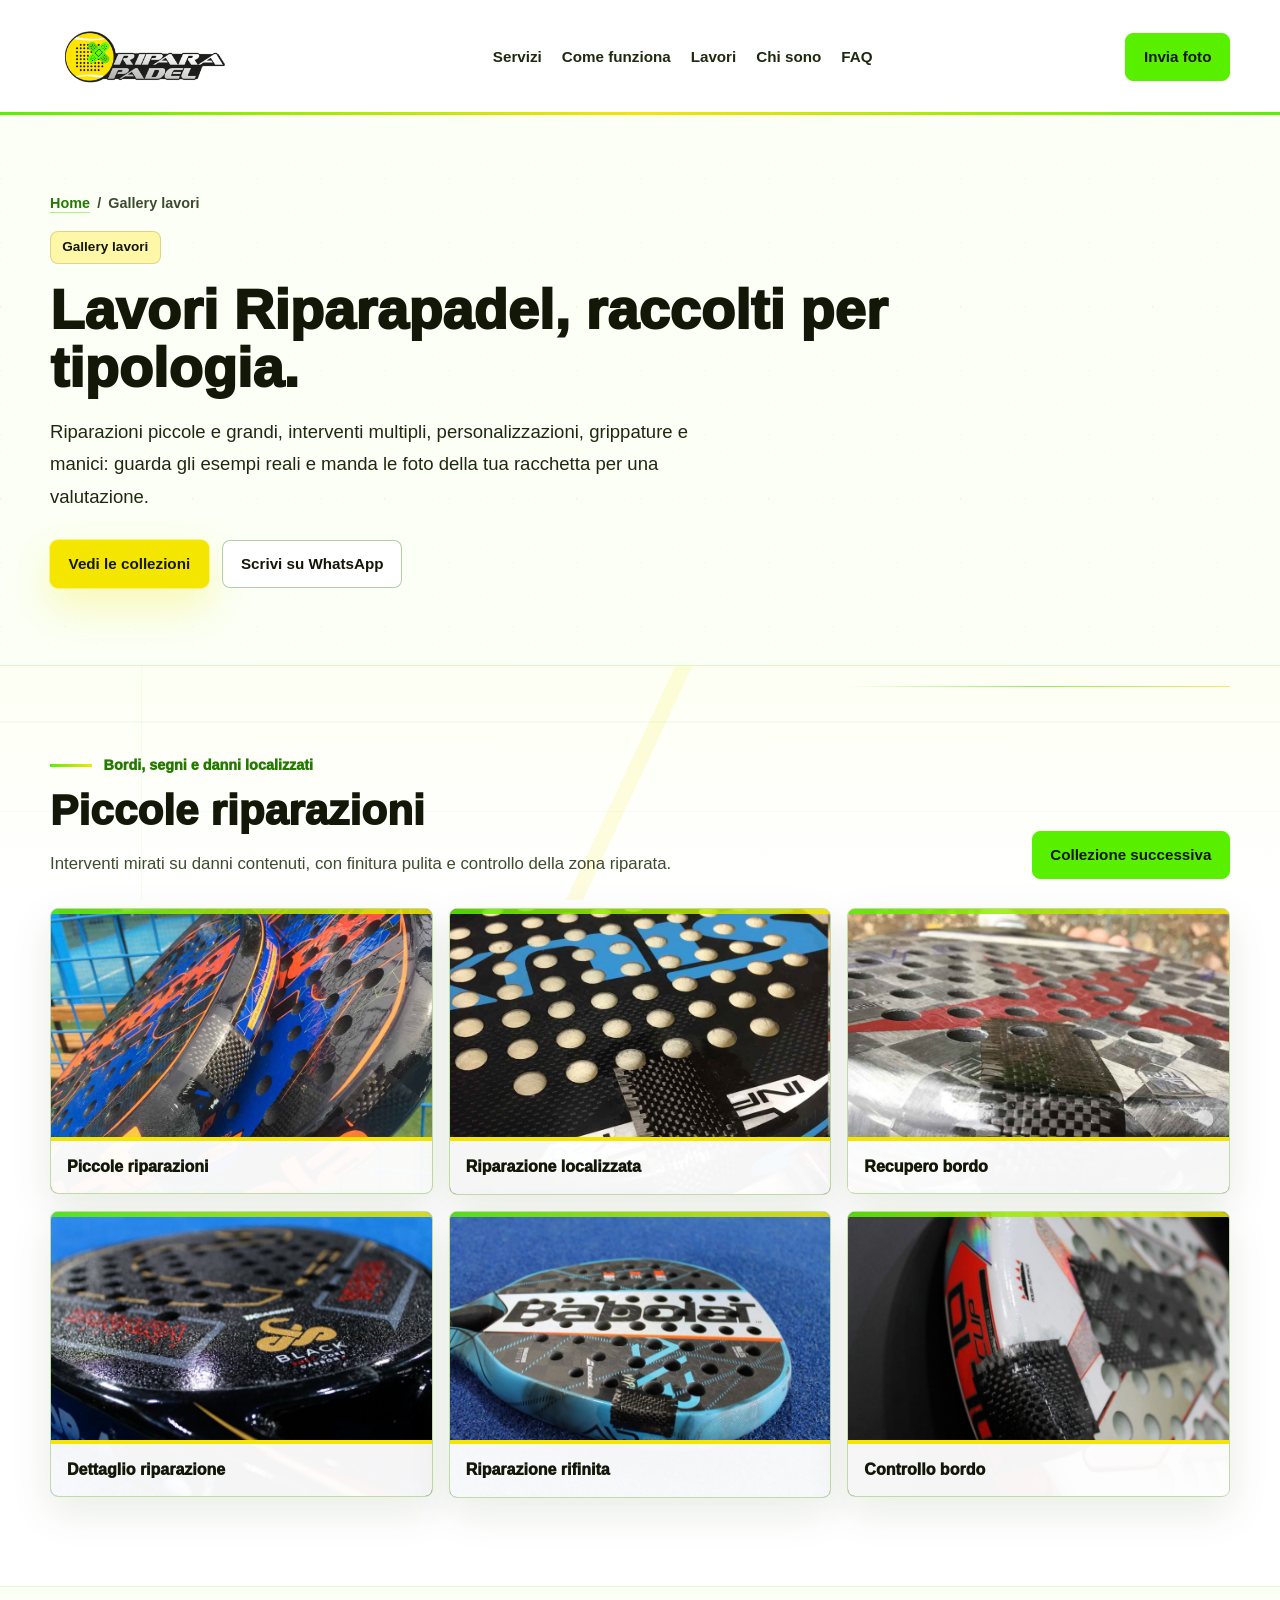
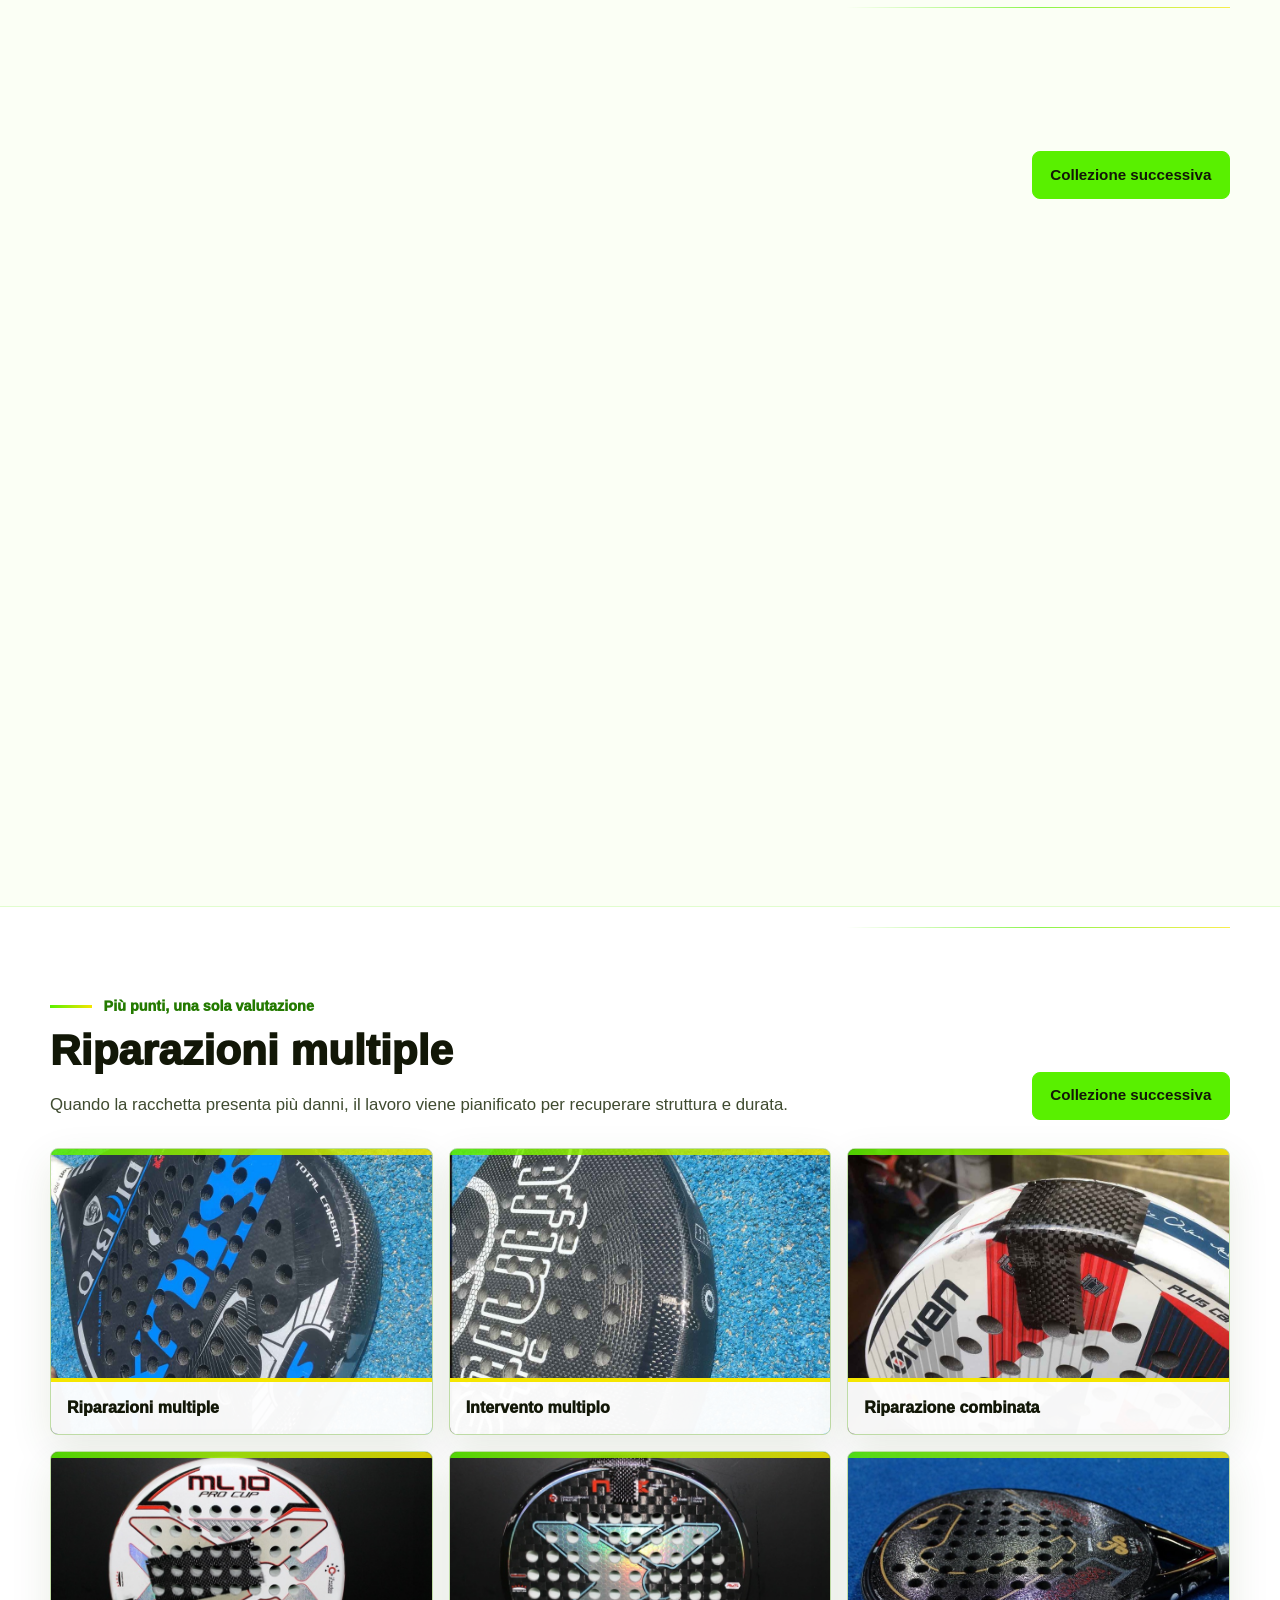
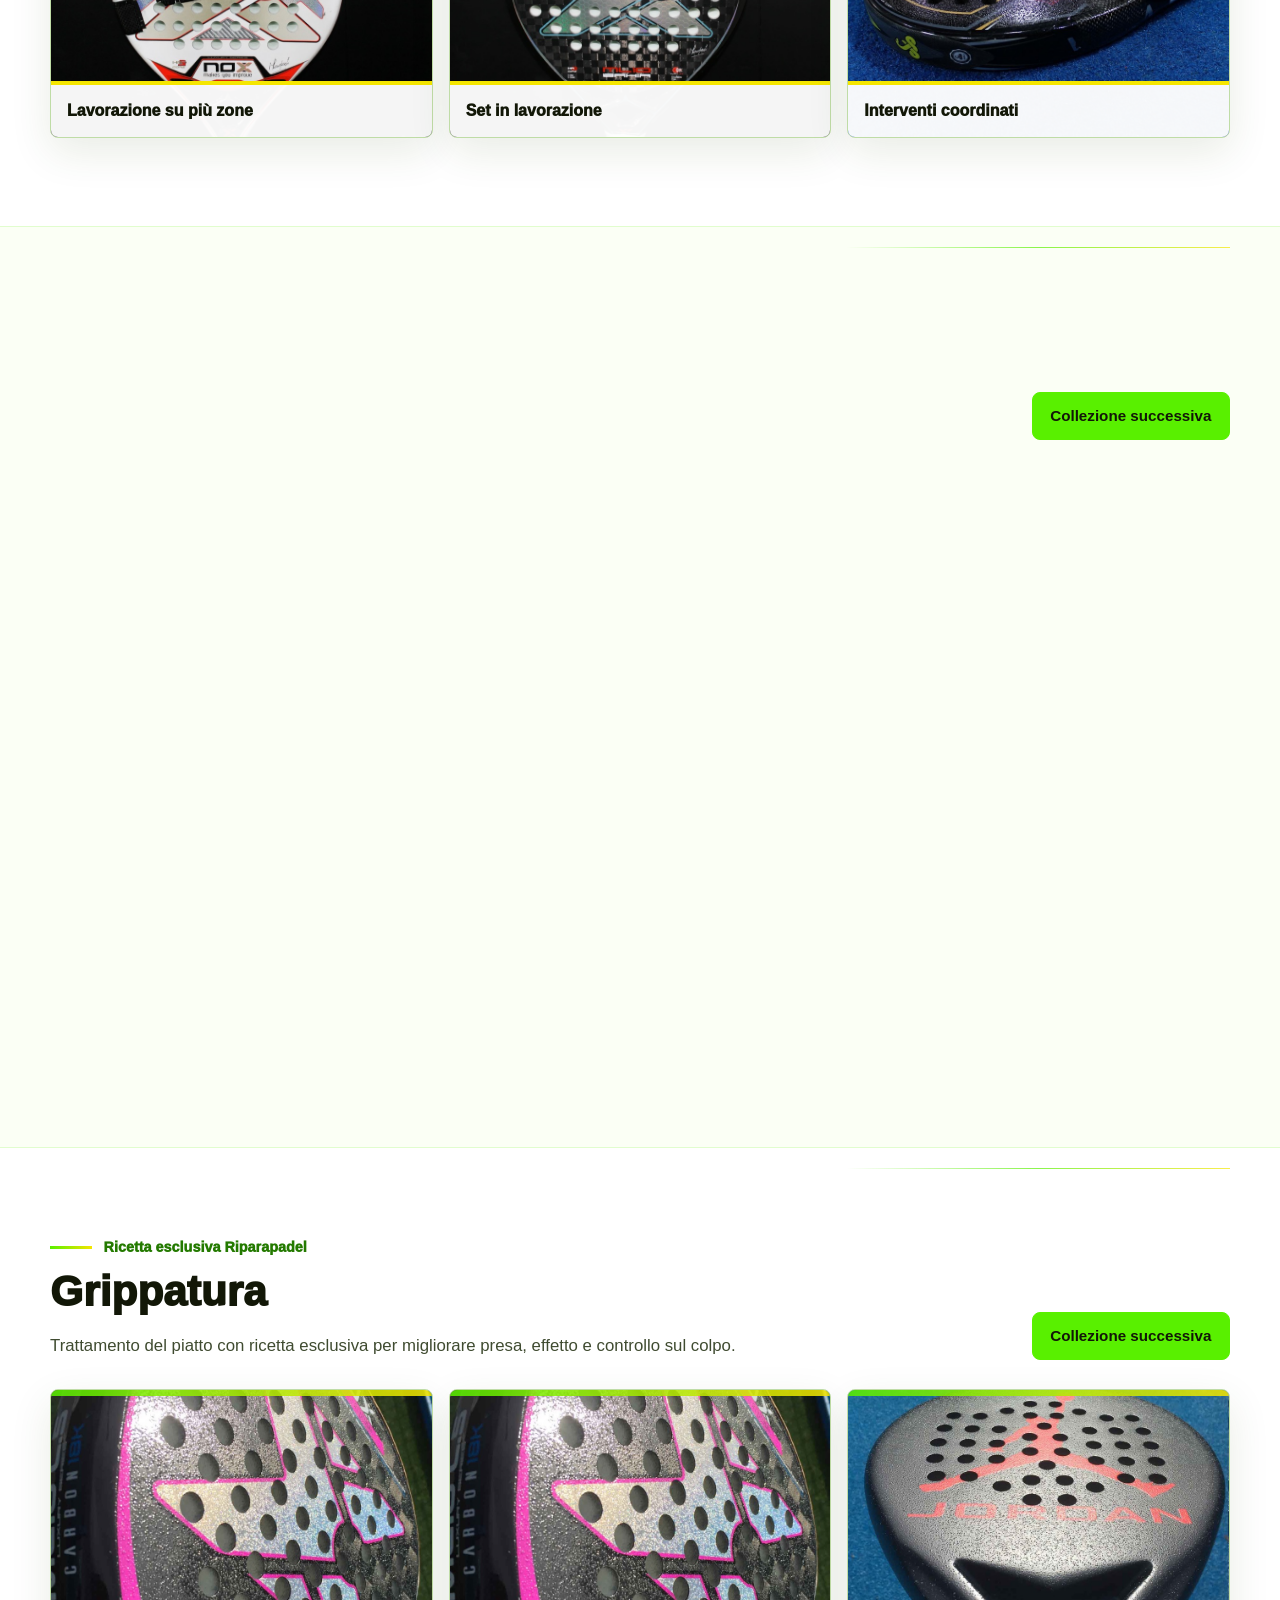
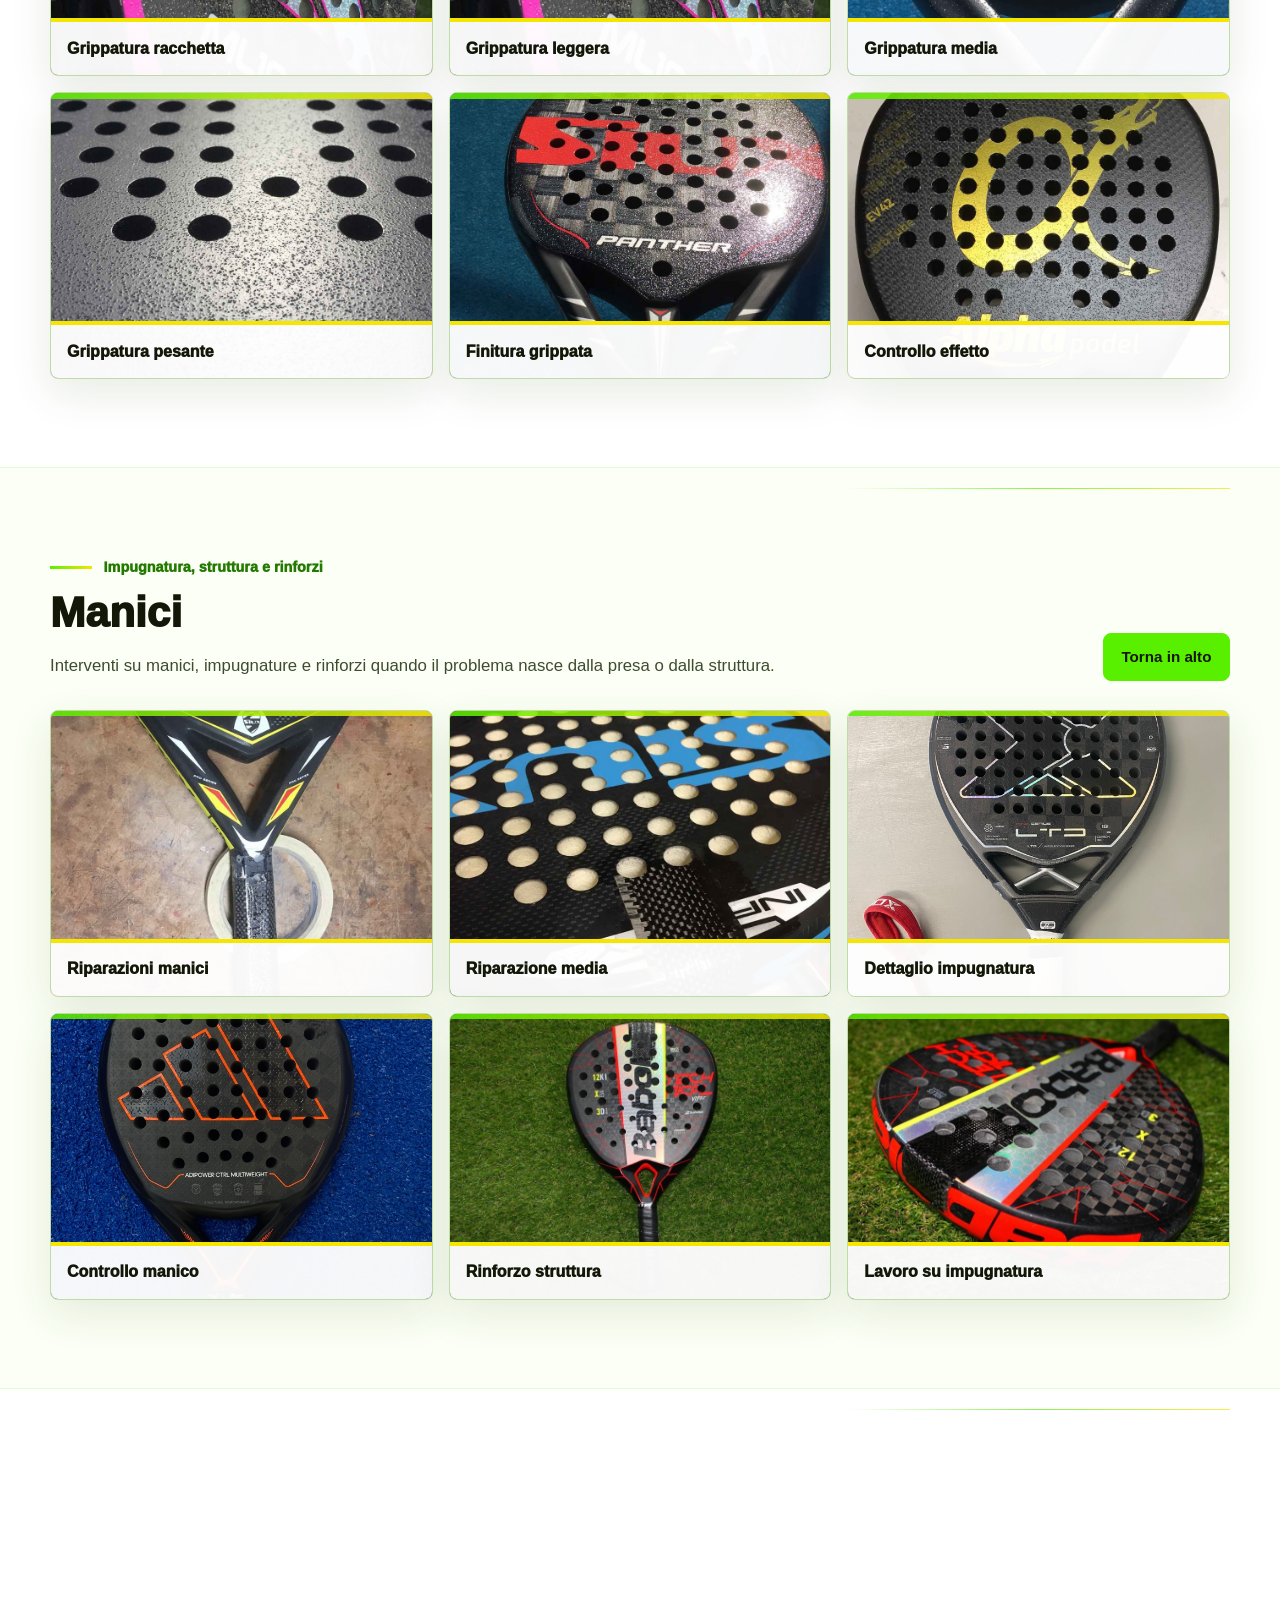
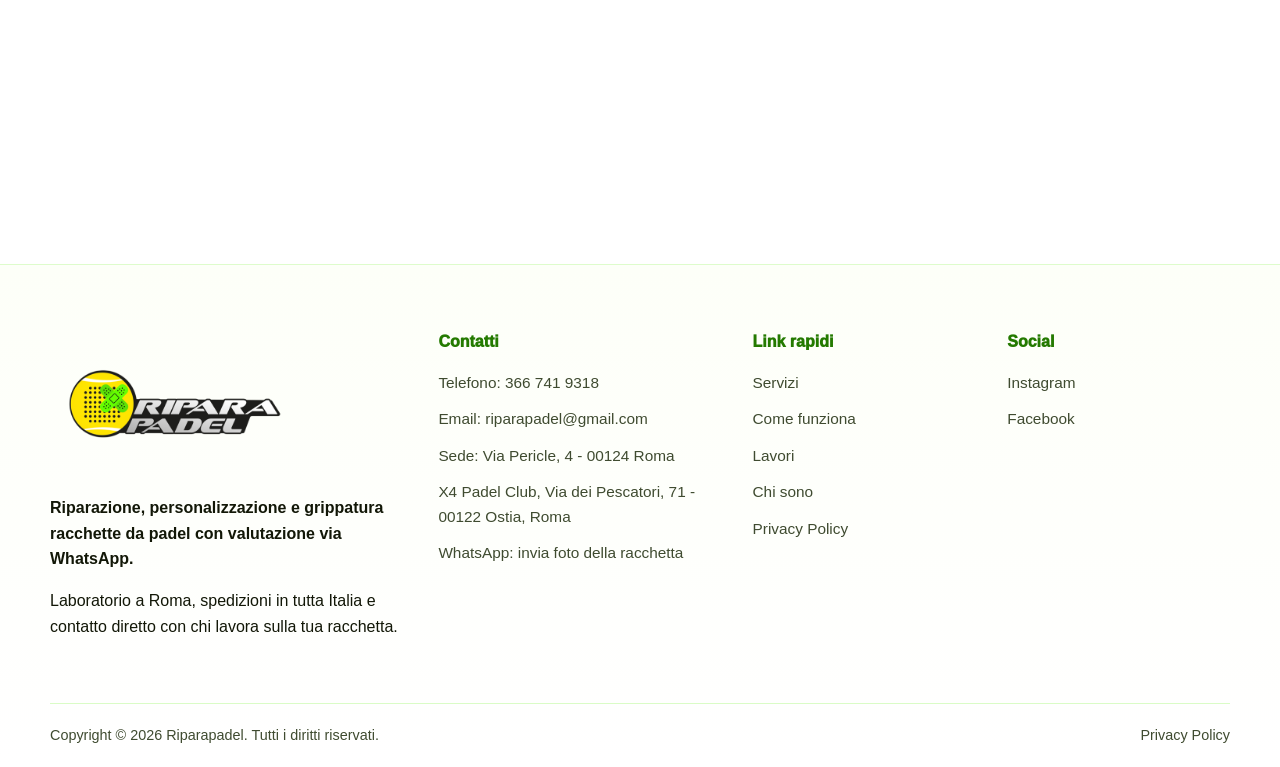
==== lavori.html @ 20074d6c "Add files via upload" ====
<!doctype html>
<html lang="it">
  <head>
    <meta charset="UTF-8" />
    <meta name="viewport" content="width=device-width, initial-scale=1.0" />
    <meta
      name="description"
      content="Gallery lavori Riparapadel: esempi reali di riparazioni racchette padel, personalizzazioni, grippatura e interventi sui manici."
    />
    <meta name="author" content="Riparapadel di Massimiliano Raybaudi Massilia" />
    <meta name="robots" content="index, follow, max-image-preview:large" />
    <meta name="theme-color" content="#ffffff" />
    <link rel="canonical" href="https://www.riparazioneracchettepadel.it/lavori.html" />
    <link rel="icon" type="image/svg+xml" href="assets/icons/favicon.svg" />
    <link rel="stylesheet" href="assets/styles/main.css" />
    <meta property="og:type" content="website" />
    <meta property="og:locale" content="it_IT" />
    <meta property="og:site_name" content="Riparapadel" />
    <meta property="og:title" content="Gallery lavori Riparapadel | Riparazioni racchette padel" />
    <meta
      property="og:description"
      content="Guarda riparazioni, personalizzazioni, grippature e interventi reali sulle racchette da padel lavorate da Riparapadel."
    />
    <meta property="og:url" content="https://www.riparazioneracchettepadel.it/lavori.html" />
    <meta property="og:image" content="https://www.riparazioneracchettepadel.it/assets/media/images/official/Riparazioni_racchette_padel_grandi.jpg" />
    <meta property="og:image:alt" content="Gallery lavori Riparapadel su racchette da padel" />
    <meta property="og:image:width" content="900" />
    <meta property="og:image:height" content="900" />
    <meta name="twitter:card" content="summary_large_image" />
    <meta name="twitter:title" content="Gallery lavori Riparapadel" />
    <meta
      name="twitter:description"
      content="Esempi reali di riparazione, personalizzazione e grippatura racchette padel."
    />
    <meta name="twitter:image" content="https://www.riparazioneracchettepadel.it/assets/media/images/official/Riparazioni_racchette_padel_grandi.jpg" />
    <title>Gallery lavori racchette padel | Riparapadel</title>
    <script type="application/ld+json">
      {
        "@context": "https://schema.org",
        "@graph": [
          {
            "@type": "CollectionPage",
            "@id": "https://www.riparazioneracchettepadel.it/lavori.html#webpage",
            "url": "https://www.riparazioneracchettepadel.it/lavori.html",
            "name": "Gallery lavori racchette padel | Riparapadel",
            "description": "Gallery lavori Riparapadel: esempi reali di riparazioni racchette padel, personalizzazioni, grippatura e interventi sui manici.",
            "inLanguage": "it-IT",
            "isPartOf": {
              "@id": "https://www.riparazioneracchettepadel.it/#website"
            },
            "about": {
              "@id": "https://www.riparazioneracchettepadel.it/#business"
            }
          },
          {
            "@type": "BreadcrumbList",
            "@id": "https://www.riparazioneracchettepadel.it/lavori.html#breadcrumb",
            "itemListElement": [
              {
                "@type": "ListItem",
                "position": 1,
                "name": "Home",
                "item": "https://www.riparazioneracchettepadel.it/"
              },
              {
                "@type": "ListItem",
                "position": 2,
                "name": "Gallery lavori",
                "item": "https://www.riparazioneracchettepadel.it/lavori.html"
              }
            ]
          }
        ]
      }
    </script>
  </head>
  <body>
    <a class="skip-link" href="#contenuto">Vai al contenuto</a>

    <header class="site-header">
      <div class="header-inner">
        <a class="logo" href="index.html" aria-label="Riparapadel home">
          <img src="assets/media/brand/riparapadel-logo-site.png" alt="Logo Riparapadel" width="640" height="385" />
        </a>
        <nav class="main-nav" id="menu" data-main-nav aria-label="Navigazione principale">
          <a href="index.html#servizi">Servizi</a>
          <a href="index.html#come-funziona">Come funziona</a>
          <a href="index.html#lavori">Lavori</a>
          <a href="index.html#chi-sono">Chi sono</a>
          <a href="index.html#faq">FAQ</a>
        </nav>
        <div class="header-actions">
          <a
            class="btn btn-secondary"
            href="https://wa.me/393667419318?text=Ciao%20Riparapadel%2C%20vorrei%20un%20preventivo%20per%20la%20mia%20racchetta%20da%20padel.%20Vi%20invio%20foto%20e%20dettagli."
            target="_blank"
            rel="noreferrer"
          >
            Invia foto
          </a>
          <button class="menu-toggle" type="button" data-menu-toggle aria-controls="menu" aria-expanded="false">
            Menu
          </button>
        </div>
      </div>
    </header>

    <main id="contenuto">
      <section class="page-hero">
        <div class="container">
          <nav class="breadcrumbs" aria-label="Breadcrumb">
            <a href="index.html">Home</a>
            <span aria-hidden="true">/</span>
            <span>Gallery lavori</span>
          </nav>
          <span class="badge">Gallery lavori</span>
          <h1>Lavori Riparapadel, raccolti per tipologia.</h1>
          <p>
            Riparazioni piccole e grandi, interventi multipli, personalizzazioni, grippature e manici:
            guarda gli esempi reali e manda le foto della tua racchetta per una valutazione.
          </p>
          <div class="section-actions">
            <a class="btn btn-primary" href="#piccole-riparazioni">Vedi le collezioni</a>
            <a
              class="btn btn-ghost"
              href="https://wa.me/393667419318?text=Ciao%20Riparapadel%2C%20vorrei%20una%20valutazione%20per%20la%20mia%20racchetta%20da%20padel.%20Posso%20inviare%20le%20foto%3F"
              target="_blank"
              rel="noreferrer"
            >
              Scrivi su WhatsApp
            </a>
          </div>
        </div>
      </section>

      <section class="section work-section" id="piccole-riparazioni">
        <div class="container">
          <div class="work-header">
            <div class="section-heading">
              <p class="eyebrow">Bordi, segni e danni localizzati</p>
              <h2 class="section-title">Piccole riparazioni</h2>
              <p class="section-copy">Interventi mirati su danni contenuti, con finitura pulita e controllo della zona riparata.</p>
            </div>
            <a class="btn btn-secondary" href="#grandi-riparazioni">Collezione successiva</a>
          </div>
          <div class="work-grid">
            <article class="card work-card"><button type="button" data-lightbox-src="assets/media/images/official/Riparazioni_racchette_padel_piccole.jpg" data-lightbox-title="Piccole riparazioni" data-lightbox-alt="Esempio ufficiale Riparapadel di piccole riparazioni su racchetta da padel"><figure><img src="assets/media/images/official/Riparazioni_racchette_padel_piccole.jpg" alt="Esempio ufficiale Riparapadel di piccole riparazioni su racchetta da padel" width="900" height="900" loading="lazy" /><figcaption>Piccole riparazioni</figcaption></figure></button></article>
            <article class="card work-card"><button type="button" data-lightbox-src="assets/media/images/official/riparazione_racchette_padel_lavori_1.jpg" data-lightbox-title="Riparazione localizzata" data-lightbox-alt="Lavoro ufficiale Riparapadel su danno localizzato della racchetta"><figure><img src="assets/media/images/official/riparazione_racchette_padel_lavori_1.jpg" alt="Lavoro ufficiale Riparapadel su danno localizzato della racchetta" width="900" height="900" loading="lazy" /><figcaption>Riparazione localizzata</figcaption></figure></button></article>
            <article class="card work-card"><button type="button" data-lightbox-src="assets/media/images/official/riparazione_racchette_padel_lavori_2.jpg" data-lightbox-title="Recupero bordo" data-lightbox-alt="Recupero del bordo di una racchetta da padel Riparapadel"><figure><img src="assets/media/images/official/riparazione_racchette_padel_lavori_2.jpg" alt="Recupero del bordo di una racchetta da padel Riparapadel" width="900" height="900" loading="lazy" /><figcaption>Recupero bordo</figcaption></figure></button></article>
            <article class="card work-card"><button type="button" data-lightbox-src="assets/media/images/official/b177597b-5412-4441-ad07-131d7bdf964f.jpg" data-lightbox-title="Dettaglio riparazione" data-lightbox-alt="Dettaglio di lavorazione Riparapadel su racchetta da padel"><figure><img src="assets/media/images/official/b177597b-5412-4441-ad07-131d7bdf964f.jpg" alt="Dettaglio di lavorazione Riparapadel su racchetta da padel" width="900" height="600" loading="lazy" /><figcaption>Dettaglio riparazione</figcaption></figure></button></article>
            <article class="card work-card"><button type="button" data-lightbox-src="assets/media/images/official/8f34616d-9382-4f47-95cb-0f5735f9436f.jpg" data-lightbox-title="Riparazione rifinita" data-lightbox-alt="Riparazione rifinita su racchetta da padel Riparapadel"><figure><img src="assets/media/images/official/8f34616d-9382-4f47-95cb-0f5735f9436f.jpg" alt="Riparazione rifinita su racchetta da padel Riparapadel" width="900" height="600" loading="lazy" /><figcaption>Riparazione rifinita</figcaption></figure></button></article>
            <article class="card work-card"><button type="button" data-lightbox-src="assets/media/images/official/5ebe00ea-de50-473b-a6cd-34fc86c53258.jpg" data-lightbox-title="Controllo bordo" data-lightbox-alt="Controllo del bordo dopo intervento Riparapadel"><figure><img src="assets/media/images/official/5ebe00ea-de50-473b-a6cd-34fc86c53258.jpg" alt="Controllo del bordo dopo intervento Riparapadel" width="900" height="600" loading="lazy" /><figcaption>Controllo bordo</figcaption></figure></button></article>
          </div>
        </div>
      </section>

      <section class="section section-alt work-section" id="grandi-riparazioni">
        <div class="container">
          <div class="work-header">
            <div class="section-heading">
              <p class="eyebrow">Telaio, piatto e danni più estesi</p>
              <h2 class="section-title">Grandi riparazioni</h2>
              <p class="section-copy">Riparazioni strutturali per racchette con danni importanti, sempre valutate prima da foto.</p>
            </div>
            <a class="btn btn-secondary" href="#riparazioni-multiple">Collezione successiva</a>
          </div>
          <div class="work-grid">
            <article class="card work-card"><button type="button" data-lightbox-src="assets/media/images/official/Riparazioni_racchette_padel_grandi.jpg" data-lightbox-title="Grandi riparazioni" data-lightbox-alt="Esempio ufficiale Riparapadel di grande riparazione su racchetta da padel"><figure><img src="assets/media/images/official/Riparazioni_racchette_padel_grandi.jpg" alt="Esempio ufficiale Riparapadel di grande riparazione su racchetta da padel" width="900" height="900" loading="lazy" /><figcaption>Grandi riparazioni</figcaption></figure></button></article>
            <article class="card work-card"><button type="button" data-lightbox-src="assets/media/images/official/riparazione_racchette_padel_lavori_3.jpg" data-lightbox-title="Ricostruzione telaio" data-lightbox-alt="Ricostruzione tecnica del telaio di una racchetta da padel"><figure><img src="assets/media/images/official/riparazione_racchette_padel_lavori_3.jpg" alt="Ricostruzione tecnica del telaio di una racchetta da padel" width="900" height="900" loading="lazy" /><figcaption>Ricostruzione telaio</figcaption></figure></button></article>
            <article class="card work-card"><button type="button" data-lightbox-src="assets/media/images/official/riparazione_racchette_padel_lavori_4.jpg" data-lightbox-title="Riparazione strutturale" data-lightbox-alt="Riparazione strutturale Riparapadel su racchetta danneggiata"><figure><img src="assets/media/images/official/riparazione_racchette_padel_lavori_4.jpg" alt="Riparazione strutturale Riparapadel su racchetta danneggiata" width="900" height="900" loading="lazy" /><figcaption>Riparazione strutturale</figcaption></figure></button></article>
            <article class="card work-card"><button type="button" data-lightbox-src="assets/media/images/official/ad9ece70-741c-4edf-b73a-c84b62bc6215.jpg" data-lightbox-title="Danno importante recuperato" data-lightbox-alt="Racchetta da padel con danno importante recuperata da Riparapadel"><figure><img src="assets/media/images/official/ad9ece70-741c-4edf-b73a-c84b62bc6215.jpg" alt="Racchetta da padel con danno importante recuperata da Riparapadel" width="900" height="600" loading="lazy" /><figcaption>Danno importante recuperato</figcaption></figure></button></article>
            <article class="card work-card"><button type="button" data-lightbox-src="assets/media/images/official/ca4c690f-306e-41b2-8af7-ee76b02bd45d.jpg" data-lightbox-title="Recupero avanzato" data-lightbox-alt="Recupero avanzato su racchetta da padel danneggiata"><figure><img src="assets/media/images/official/ca4c690f-306e-41b2-8af7-ee76b02bd45d.jpg" alt="Recupero avanzato su racchetta da padel danneggiata" width="900" height="600" loading="lazy" /><figcaption>Recupero avanzato</figcaption></figure></button></article>
            <article class="card work-card"><button type="button" data-lightbox-src="assets/media/images/official/7d0b11f3-67a9-4bad-9571-d5fde8f9dae9.jpg" data-lightbox-title="Dettaglio verticale" data-lightbox-alt="Dettaglio verticale di una lavorazione tecnica Riparapadel"><figure><img src="assets/media/images/official/7d0b11f3-67a9-4bad-9571-d5fde8f9dae9.jpg" alt="Dettaglio verticale di una lavorazione tecnica Riparapadel" width="675" height="900" loading="lazy" /><figcaption>Dettaglio verticale</figcaption></figure></button></article>
          </div>
        </div>
      </section>

      <section class="section work-section" id="riparazioni-multiple">
        <div class="container">
          <div class="work-header">
            <div class="section-heading">
              <p class="eyebrow">Più punti, una sola valutazione</p>
              <h2 class="section-title">Riparazioni multiple</h2>
              <p class="section-copy">Quando la racchetta presenta più danni, il lavoro viene pianificato per recuperare struttura e durata.</p>
            </div>
            <a class="btn btn-secondary" href="#personalizzazioni">Collezione successiva</a>
          </div>
          <div class="work-grid">
            <article class="card work-card"><button type="button" data-lightbox-src="assets/media/images/official/Riparazioni_multiple_racchette_padel.jpg" data-lightbox-title="Riparazioni multiple" data-lightbox-alt="Esempio ufficiale Riparapadel di riparazioni multiple su racchetta da padel"><figure><img src="assets/media/images/official/Riparazioni_multiple_racchette_padel.jpg" alt="Esempio ufficiale Riparapadel di riparazioni multiple su racchetta da padel" width="900" height="900" loading="lazy" /><figcaption>Riparazioni multiple</figcaption></figure></button></article>
            <article class="card work-card"><button type="button" data-lightbox-src="assets/media/images/official/riparazione_racchette_padel_lavori_5.jpg" data-lightbox-title="Intervento multiplo" data-lightbox-alt="Intervento multiplo su racchetta da padel Riparapadel"><figure><img src="assets/media/images/official/riparazione_racchette_padel_lavori_5.jpg" alt="Intervento multiplo su racchetta da padel Riparapadel" width="900" height="900" loading="lazy" /><figcaption>Intervento multiplo</figcaption></figure></button></article>
            <article class="card work-card"><button type="button" data-lightbox-src="assets/media/images/official/riparazione_racchette_padel_lavori_6.jpg" data-lightbox-title="Riparazione combinata" data-lightbox-alt="Riparazione combinata su telaio e bordo della racchetta"><figure><img src="assets/media/images/official/riparazione_racchette_padel_lavori_6.jpg" alt="Riparazione combinata su telaio e bordo della racchetta" width="900" height="900" loading="lazy" /><figcaption>Riparazione combinata</figcaption></figure></button></article>
            <article class="card work-card"><button type="button" data-lightbox-src="assets/media/images/official/e7356a77-3bb5-4565-acc6-f00c75a3e38b.jpg" data-lightbox-title="Lavorazione su più zone" data-lightbox-alt="Lavorazione Riparapadel su più zone della racchetta"><figure><img src="assets/media/images/official/e7356a77-3bb5-4565-acc6-f00c75a3e38b.jpg" alt="Lavorazione Riparapadel su più zone della racchetta" width="900" height="600" loading="lazy" /><figcaption>Lavorazione su più zone</figcaption></figure></button></article>
            <article class="card work-card"><button type="button" data-lightbox-src="assets/media/images/official/1aadb71d-2f82-44e2-b800-809073dc9930.jpg" data-lightbox-title="Set in lavorazione" data-lightbox-alt="Racchette da padel in lavorazione presso Riparapadel"><figure><img src="assets/media/images/official/1aadb71d-2f82-44e2-b800-809073dc9930.jpg" alt="Racchette da padel in lavorazione presso Riparapadel" width="900" height="600" loading="lazy" /><figcaption>Set in lavorazione</figcaption></figure></button></article>
            <article class="card work-card"><button type="button" data-lightbox-src="assets/media/images/official/6192ff1b-395c-4ec9-b601-ffbbb9b9e4d8.jpg" data-lightbox-title="Interventi coordinati" data-lightbox-alt="Interventi coordinati su più racchette da padel"><figure><img src="assets/media/images/official/6192ff1b-395c-4ec9-b601-ffbbb9b9e4d8.jpg" alt="Interventi coordinati su più racchette da padel" width="900" height="602" loading="lazy" /><figcaption>Interventi coordinati</figcaption></figure></button></article>
          </div>
        </div>
      </section>

      <section class="section section-alt work-section" id="personalizzazioni">
        <div class="container">
          <div class="work-header">
            <div class="section-heading">
              <p class="eyebrow">Grafica, colore e identità</p>
              <h2 class="section-title">Personalizzazioni</h2>
              <p class="section-copy">Colori, scritte, finiture e dettagli su misura per una racchetta riconoscibile e curata.</p>
            </div>
            <a class="btn btn-secondary" href="#grippatura">Collezione successiva</a>
          </div>
          <div class="work-grid">
            <article class="card work-card"><button type="button" data-lightbox-src="assets/media/images/official/Personalizzazione_racchette_padel-1.jpg" data-lightbox-title="Personalizzazione racchetta" data-lightbox-alt="Esempio ufficiale Riparapadel di personalizzazione racchetta da padel"><figure><img src="assets/media/images/official/Personalizzazione_racchette_padel-1.jpg" alt="Esempio ufficiale Riparapadel di personalizzazione racchetta da padel" width="900" height="900" loading="lazy" /><figcaption>Personalizzazione racchetta</figcaption></figure></button></article>
            <article class="card work-card"><button type="button" data-lightbox-src="assets/media/images/official/personalizzazione_racchette_padel_lavori_1.jpg" data-lightbox-title="Vinile monocolore" data-lightbox-alt="Personalizzazione con vinile monocolore su racchetta da padel"><figure><img src="assets/media/images/official/personalizzazione_racchette_padel_lavori_1.jpg" alt="Personalizzazione con vinile monocolore su racchetta da padel" width="900" height="900" loading="lazy" /><figcaption>Vinile monocolore</figcaption></figure></button></article>
            <article class="card work-card"><button type="button" data-lightbox-src="assets/media/images/official/personalizzazione_racchette_padel_lavori_2.jpg" data-lightbox-title="Cubicatura" data-lightbox-alt="Personalizzazione con cubicatura su racchetta da padel"><figure><img src="assets/media/images/official/personalizzazione_racchette_padel_lavori_2.jpg" alt="Personalizzazione con cubicatura su racchetta da padel" width="900" height="900" loading="lazy" /><figcaption>Cubicatura</figcaption></figure></button></article>
            <article class="card work-card"><button type="button" data-lightbox-src="assets/media/images/official/personalizzazione_racchette_padel_lavori_8.jpg" data-lightbox-title="Stampa digitale UV" data-lightbox-alt="Personalizzazione con stampa digitale UV su racchetta da padel"><figure><img src="assets/media/images/official/personalizzazione_racchette_padel_lavori_8.jpg" alt="Personalizzazione con stampa digitale UV su racchetta da padel" width="900" height="900" loading="lazy" /><figcaption>Stampa digitale UV</figcaption></figure></button></article>
            <article class="card work-card"><button type="button" data-lightbox-src="assets/media/images/official/personalizzazione_racchette_padel_lavori_15.jpg" data-lightbox-title="Decalcomania ad acqua" data-lightbox-alt="Personalizzazione con decalcomania ad acqua su racchetta da padel"><figure><img src="assets/media/images/official/personalizzazione_racchette_padel_lavori_15.jpg" alt="Personalizzazione con decalcomania ad acqua su racchetta da padel" width="900" height="900" loading="lazy" /><figcaption>Decalcomania ad acqua</figcaption></figure></button></article>
            <article class="card work-card"><button type="button" data-lightbox-src="assets/media/images/official/personalizzazione_racchette_padel_lavori_10.jpg" data-lightbox-title="Dettaglio grafico" data-lightbox-alt="Dettaglio grafico personalizzato su racchetta da padel"><figure><img src="assets/media/images/official/personalizzazione_racchette_padel_lavori_10.jpg" alt="Dettaglio grafico personalizzato su racchetta da padel" width="900" height="900" loading="lazy" /><figcaption>Dettaglio grafico</figcaption></figure></button></article>
          </div>
        </div>
      </section>

      <section class="section work-section" id="grippatura">
        <div class="container">
          <div class="work-header">
            <div class="section-heading">
              <p class="eyebrow">Ricetta esclusiva Riparapadel</p>
              <h2 class="section-title">Grippatura</h2>
              <p class="section-copy">Trattamento del piatto con ricetta esclusiva per migliorare presa, effetto e controllo sul colpo.</p>
            </div>
            <a class="btn btn-secondary" href="#manici">Collezione successiva</a>
          </div>
          <div class="work-grid">
            <article class="card work-card"><button type="button" data-lightbox-src="assets/media/images/official/Grippatura.jpg" data-lightbox-title="Grippatura racchetta" data-lightbox-alt="Esempio ufficiale Riparapadel di grippatura racchetta da padel"><figure><img src="assets/media/images/official/Grippatura.jpg" alt="Esempio ufficiale Riparapadel di grippatura racchetta da padel" width="900" height="900" loading="lazy" /><figcaption>Grippatura racchetta</figcaption></figure></button></article>
            <article class="card work-card"><button type="button" data-lightbox-src="assets/media/images/official/grippatura_racchette_padel.jpg" data-lightbox-title="Grippatura leggera" data-lightbox-alt="Grippatura tecnica su piatto racchetta da padel"><figure><img src="assets/media/images/official/grippatura_racchette_padel.jpg" alt="Grippatura tecnica su piatto racchetta da padel" width="900" height="900" loading="lazy" /><figcaption>Grippatura leggera</figcaption></figure></button></article>
            <article class="card work-card"><button type="button" data-lightbox-src="assets/media/images/official/grippatura_racchette_padel_2.jpg" data-lightbox-title="Grippatura media" data-lightbox-alt="Dettaglio di grippatura media su racchetta da padel"><figure><img src="assets/media/images/official/grippatura_racchette_padel_2.jpg" alt="Dettaglio di grippatura media su racchetta da padel" width="900" height="900" loading="lazy" /><figcaption>Grippatura media</figcaption></figure></button></article>
            <article class="card work-card"><button type="button" data-lightbox-src="assets/media/images/official/grippatura_racchette_padel_3.jpg" data-lightbox-title="Grippatura pesante" data-lightbox-alt="Dettaglio di grippatura più marcata su racchetta da padel"><figure><img src="assets/media/images/official/grippatura_racchette_padel_3.jpg" alt="Dettaglio di grippatura più marcata su racchetta da padel" width="900" height="900" loading="lazy" /><figcaption>Grippatura pesante</figcaption></figure></button></article>
            <article class="card work-card"><button type="button" data-lightbox-src="assets/media/images/official/grippatura_racchette_padel_4.jpg" data-lightbox-title="Finitura grippata" data-lightbox-alt="Finitura grippata su racchetta da padel Riparapadel"><figure><img src="assets/media/images/official/grippatura_racchette_padel_4.jpg" alt="Finitura grippata su racchetta da padel Riparapadel" width="900" height="900" loading="lazy" /><figcaption>Finitura grippata</figcaption></figure></button></article>
            <article class="card work-card"><button type="button" data-lightbox-src="assets/media/images/official/grippatura_racchette_padel_5.jpg" data-lightbox-title="Controllo effetto" data-lightbox-alt="Trattamento di grippatura per migliorare effetto e controllo"><figure><img src="assets/media/images/official/grippatura_racchette_padel_5.jpg" alt="Trattamento di grippatura per migliorare effetto e controllo" width="900" height="900" loading="lazy" /><figcaption>Controllo effetto</figcaption></figure></button></article>
          </div>
        </div>
      </section>

      <section class="section section-alt work-section" id="manici">
        <div class="container">
          <div class="work-header">
            <div class="section-heading">
              <p class="eyebrow">Impugnatura, struttura e rinforzi</p>
              <h2 class="section-title">Manici</h2>
              <p class="section-copy">Interventi su manici, impugnature e rinforzi quando il problema nasce dalla presa o dalla struttura.</p>
            </div>
            <a class="btn btn-secondary" href="#contenuto">Torna in alto</a>
          </div>
          <div class="work-grid">
            <article class="card work-card"><button type="button" data-lightbox-src="assets/media/images/official/Riparazioni_manici_racchette_padel.jpg" data-lightbox-title="Riparazioni manici" data-lightbox-alt="Esempio ufficiale Riparapadel di riparazione manici racchette da padel"><figure><img src="assets/media/images/official/Riparazioni_manici_racchette_padel.jpg" alt="Esempio ufficiale Riparapadel di riparazione manici racchette da padel" width="900" height="900" loading="lazy" /><figcaption>Riparazioni manici</figcaption></figure></button></article>
            <article class="card work-card"><button type="button" data-lightbox-src="assets/media/images/official/Riparazioni_racchette_padel_medie.jpg" data-lightbox-title="Riparazione media" data-lightbox-alt="Riparazione media su racchetta da padel con controllo della struttura"><figure><img src="assets/media/images/official/Riparazioni_racchette_padel_medie.jpg" alt="Riparazione media su racchetta da padel con controllo della struttura" width="900" height="900" loading="lazy" /><figcaption>Riparazione media</figcaption></figure></button></article>
            <article class="card work-card"><button type="button" data-lightbox-src="assets/media/images/official/06f5a8e5-715d-441f-9d08-2ffccf51e885.jpg" data-lightbox-title="Dettaglio impugnatura" data-lightbox-alt="Dettaglio verticale di lavorazione su racchetta da padel"><figure><img src="assets/media/images/official/06f5a8e5-715d-441f-9d08-2ffccf51e885.jpg" alt="Dettaglio verticale di lavorazione su racchetta da padel" width="675" height="900" loading="lazy" /><figcaption>Dettaglio impugnatura</figcaption></figure></button></article>
            <article class="card work-card"><button type="button" data-lightbox-src="assets/media/images/official/101cea3f-cdec-48b2-b2db-a93d6e8ecd8c.jpg" data-lightbox-title="Controllo manico" data-lightbox-alt="Dettaglio tecnico su manico e struttura della racchetta"><figure><img src="assets/media/images/official/101cea3f-cdec-48b2-b2db-a93d6e8ecd8c.jpg" alt="Dettaglio tecnico su manico e struttura della racchetta" width="675" height="900" loading="lazy" /><figcaption>Controllo manico</figcaption></figure></button></article>
            <article class="card work-card"><button type="button" data-lightbox-src="assets/media/images/official/24e5779a-53e8-4d31-9d70-05757bba69db.jpg" data-lightbox-title="Rinforzo struttura" data-lightbox-alt="Rinforzo tecnico su struttura e impugnatura della racchetta"><figure><img src="assets/media/images/official/24e5779a-53e8-4d31-9d70-05757bba69db.jpg" alt="Rinforzo tecnico su struttura e impugnatura della racchetta" width="900" height="603" loading="lazy" /><figcaption>Rinforzo struttura</figcaption></figure></button></article>
            <article class="card work-card"><button type="button" data-lightbox-src="assets/media/images/official/bd86ffb1-3b32-4963-945d-6e0809302f58.jpg" data-lightbox-title="Lavoro su impugnatura" data-lightbox-alt="Lavoro tecnico su impugnatura di racchetta da padel"><figure><img src="assets/media/images/official/bd86ffb1-3b32-4963-945d-6e0809302f58.jpg" alt="Lavoro tecnico su impugnatura di racchetta da padel" width="900" height="600" loading="lazy" /><figcaption>Lavoro su impugnatura</figcaption></figure></button></article>
          </div>
        </div>
      </section>

      <section class="section">
        <div class="container final-cta">
          <p class="badge">Preventivo via WhatsApp</p>
          <h2>Hai una racchetta simile?</h2>
          <p>Invia fronte, retro, bordo e dettaglio del danno: ti rispondiamo con una valutazione diretta.</p>
          <a
            class="btn"
            href="https://wa.me/393667419318?text=Ciao%20Riparapadel%2C%20vorrei%20un%20preventivo%20per%20la%20mia%20racchetta%20da%20padel.%20Vi%20invio%20foto%20e%20dettagli."
            target="_blank"
            rel="noreferrer"
          >
            Invia foto su WhatsApp
          </a>
        </div>
      </section>
    </main>

    <footer class="site-footer">
      <div class="container">
        <div class="footer-grid">
          <div>
            <img class="footer-logo" src="assets/media/brand/riparapadel-logo-site.png" alt="Logo Riparapadel" width="640" height="385" loading="lazy" />
            <p><strong>Riparazione, personalizzazione e grippatura racchette da padel con valutazione via WhatsApp.</strong></p>
            <p>Laboratorio a Roma, spedizioni in tutta Italia e contatto diretto con chi lavora sulla tua racchetta.</p>
          </div>
          <div>
            <p class="footer-title">Contatti</p>
            <div class="contact-list">
              <a href="tel:+393667419318">Telefono: 366 741 9318</a>
              <a href="mailto:riparapadel@gmail.com">Email: riparapadel@gmail.com</a>
              <span>Sede: Via Pericle, 4 - 00124 Roma</span>
              <span>X4 Padel Club, Via dei Pescatori, 71 - 00122 Ostia, Roma</span>
              <a href="https://wa.me/393667419318" target="_blank" rel="noreferrer">WhatsApp: invia foto della racchetta</a>
            </div>
          </div>
          <div>
            <p class="footer-title">Link rapidi</p>
            <div class="footer-links">
              <a href="index.html#servizi">Servizi</a>
              <a href="index.html#come-funziona">Come funziona</a>
              <a href="index.html#lavori">Lavori</a>
              <a href="index.html#chi-sono">Chi sono</a>
              <a href="privacy.html">Privacy Policy</a>
            </div>
          </div>
          <div>
            <p class="footer-title">Social</p>
            <div class="footer-links">
              <a href="https://www.instagram.com/massi_padel/" target="_blank" rel="noreferrer">Instagram</a>
              <a href="https://www.facebook.com/riparapadel/" target="_blank" rel="noreferrer">Facebook</a>
            </div>
          </div>
        </div>
        <div class="footer-bottom">
          <span>Copyright © 2026 Riparapadel. Tutti i diritti riservati.</span>
          <a href="privacy.html">Privacy Policy</a>
        </div>
      </div>
    </footer>

    <dialog class="lightbox" data-lightbox-dialog>
      <div class="lightbox-header">
        <strong data-lightbox-title>Lavoro Riparapadel</strong>
        <button class="close-button" type="button" data-lightbox-close>Chiudi</button>
      </div>
      <img data-lightbox-image alt="" />
    </dialog>

    <script src="assets/scripts/main.js" defer></script>
  </body>
</html>
---- assets/styles/main.css ----
:root {
  color-scheme: light;
  --primary: #f5e600;
  --secondary: #59f000;
  --primary-ink: #746d00;
  --secondary-ink: #247a00;
  --background: #ffffff;
  --surface: #fbfff5;
  --surface-strong: #efffdc;
  --panel: #ffffff;
  --panel-soft: #fdfff8;
  --text: #121707;
  --muted: #3f4b30;
  --accent: #1f2910;
  --border: #bfdca6;
  --line: rgba(36, 122, 0, 0.14);
  --shadow: 0 14px 42px rgba(53, 78, 21, 0.11);
  --shadow-strong: 0 22px 70px rgba(53, 78, 21, 0.16);
  --ease-out: cubic-bezier(0.22, 1, 0.36, 1);
  --ease-soft: cubic-bezier(0.16, 1, 0.3, 1);
}

* {
  box-sizing: border-box;
}

html {
  scroll-behavior: smooth;
}

body {
  min-width: 320px;
  margin: 0;
  background: var(--background);
  color: var(--text);
  font-family: Inter, "Segoe UI", Roboto, Helvetica, Arial, sans-serif;
  font-size: 16px;
  line-height: 1.6;
  letter-spacing: 0;
  text-rendering: optimizeLegibility;
  -webkit-font-smoothing: antialiased;
}

body::before {
  position: fixed;
  inset: 0;
  z-index: -10;
  pointer-events: none;
  content: "";
  background:
    linear-gradient(115deg, transparent 0 58%, rgba(245, 230, 0, 0.12) 58% 59%, transparent 59% 100%),
    linear-gradient(90deg, transparent 0 11%, rgba(89, 240, 0, 0.08) 11% 11.12%, transparent 11.12% 100%),
    repeating-linear-gradient(0deg, transparent 0 5.5rem, rgba(36, 122, 0, 0.03) 5.5rem 5.58rem),
    linear-gradient(180deg, #ffffff 0%, #fbffe8 48%, #ffffff 100%);
}

body.menu-open {
  overflow: hidden;
}

a {
  color: inherit;
  text-decoration: none;
}

img {
  display: block;
  max-width: 100%;
}

button,
input,
textarea {
  font: inherit;
  letter-spacing: 0;
}

button {
  color: inherit;
}

:focus-visible {
  outline: 2px solid var(--primary);
  outline-offset: 4px;
}

::selection {
  background: var(--primary);
  color: var(--text);
}

.skip-link {
  position: absolute;
  left: 1rem;
  top: 1rem;
  z-index: 100;
  transform: translateY(-160%);
  border-radius: 8px;
  background: var(--primary);
  color: var(--text);
  padding: 0.75rem 1rem;
  font-weight: 900;
}

.skip-link:focus {
  transform: translateY(0);
}

.site-header {
  position: sticky;
  top: 0;
  z-index: 50;
  border-bottom: 1px solid rgba(89, 240, 0, 0.24);
  background: rgba(255, 255, 255, 0.96);
  backdrop-filter: blur(12px);
}

.site-header::after {
  position: absolute;
  right: 0;
  bottom: -1px;
  left: 0;
  height: 3px;
  content: "";
  background: linear-gradient(90deg, var(--secondary), var(--primary), var(--secondary));
}

.header-inner,
.container {
  width: min(100% - 2rem, 1180px);
  margin-inline: auto;
}

.header-inner {
  display: flex;
  min-height: 76px;
  align-items: center;
  justify-content: space-between;
  gap: 1rem;
}

.logo {
  display: inline-flex;
  align-items: center;
  min-width: 0;
}

.logo img {
  width: 190px;
  height: auto;
  transition: transform 220ms var(--ease-out);
}

.logo:hover img,
.logo:focus-visible img {
  transform: translateY(-1px);
}

.main-nav {
  display: flex;
  align-items: center;
  gap: 1.25rem;
  color: var(--accent);
  font-size: 0.95rem;
  font-weight: 800;
}

.main-nav a {
  position: relative;
  transition: color 180ms ease;
}

.main-nav a::after {
  position: absolute;
  right: 0;
  bottom: -0.45rem;
  left: 0;
  height: 2px;
  content: "";
  background: var(--primary);
  transform: scaleX(0);
  transform-origin: left;
  transition: transform 220ms var(--ease-out);
}

.main-nav a:hover,
.main-nav a:focus-visible {
  color: var(--secondary-ink);
}

.main-nav a:hover::after,
.main-nav a:focus-visible::after {
  transform: scaleX(1);
}

.header-actions {
  display: flex;
  align-items: center;
  gap: 0.75rem;
}

.menu-toggle {
  display: none;
  align-items: center;
  justify-content: center;
  min-height: 44px;
  border: 1px solid rgba(89, 240, 0, 0.75);
  border-radius: 8px;
  background: rgba(89, 240, 0, 0.2);
  color: var(--text);
  padding: 0.55rem 0.8rem;
  font-weight: 900;
  cursor: pointer;
  transition: border-color 180ms ease, background-color 180ms ease, transform 180ms ease;
}

.menu-toggle:hover,
.menu-toggle:focus-visible {
  border-color: var(--secondary);
  background: rgba(89, 240, 0, 0.34);
  transform: translateY(-1px);
}

.btn {
  display: inline-flex;
  min-height: 48px;
  align-items: center;
  justify-content: center;
  gap: 0.5rem;
  border: 1px solid transparent;
  border-radius: 8px;
  padding: 0.72rem 1.1rem;
  font-size: 0.95rem;
  font-weight: 900;
  line-height: 1.2;
  text-align: center;
  cursor: pointer;
  position: relative;
  isolation: isolate;
  overflow: hidden;
  transition:
    transform 180ms ease,
    border-color 180ms ease,
    background-color 180ms ease,
    color 180ms ease,
    box-shadow 180ms ease;
}

.btn::before {
  position: absolute;
  inset: 0;
  z-index: -1;
  content: "";
  background: linear-gradient(110deg, transparent 0 42%, rgba(255, 255, 255, 0.34) 42% 54%, transparent 54% 100%);
  transform: translateX(-120%);
  transition: transform 460ms var(--ease-soft);
}

.btn:hover,
.btn:focus-visible {
  transform: translateY(-1px);
}

.btn:hover::before,
.btn:focus-visible::before {
  transform: translateX(120%);
}

.btn-primary {
  border-color: var(--primary);
  background: var(--primary);
  color: var(--text);
  box-shadow: 0 0 0 1px rgba(245, 230, 0, 0.42), 0 18px 40px rgba(245, 230, 0, 0.28);
}

.btn-secondary {
  border-color: var(--secondary);
  background: var(--secondary);
  color: var(--text);
}

.btn-secondary:hover,
.btn-secondary:focus-visible {
  background: #7dff24;
  border-color: var(--secondary);
  box-shadow: 0 14px 34px rgba(89, 240, 0, 0.22);
}

.btn-ghost {
  border-color: rgba(36, 122, 0, 0.35);
  background: rgba(255, 255, 255, 0.94);
  color: var(--text);
}

.btn-ghost:hover,
.btn-ghost:focus-visible {
  border-color: var(--primary);
  background: rgba(245, 230, 0, 0.16);
}

.badge {
  display: inline-flex;
  width: fit-content;
  align-items: center;
  gap: 0.45rem;
  border: 1px solid rgba(116, 109, 0, 0.24);
  border-radius: 8px;
  background: #fff7a8;
  color: var(--text);
  padding: 0.45rem 0.7rem;
  font-size: 0.85rem;
  font-weight: 900;
  line-height: 1.2;
  max-width: 100%;
  flex-wrap: wrap;
  letter-spacing: 0;
}

.badge-secondary {
  border-color: rgba(36, 122, 0, 0.22);
  background: #dfffbd;
  color: var(--text);
}

.breadcrumbs {
  position: relative;
  z-index: 1;
  display: flex;
  flex-wrap: wrap;
  gap: 0.45rem;
  align-items: center;
  margin: 0 0 1rem;
  color: var(--muted);
  font-size: 0.9rem;
  font-weight: 850;
}

.breadcrumbs a {
  color: var(--secondary-ink);
  text-decoration: underline;
  text-decoration-color: rgba(89, 240, 0, 0.5);
  text-underline-offset: 0.24rem;
  transition: color 180ms ease, text-decoration-color 180ms ease;
}

.breadcrumbs a:hover,
.breadcrumbs a:focus-visible {
  color: var(--text);
  text-decoration-color: var(--primary);
}

.hero {
  position: relative;
  isolation: isolate;
  display: grid;
  min-height: 78svh;
  align-items: center;
  overflow: hidden;
  border-bottom: 1px solid rgba(89, 240, 0, 0.2);
  background: var(--background);
}

.hero::before {
  position: absolute;
  inset: 0;
  z-index: -3;
  content: "";
  background-image: url("../media/images/hero-riparapadel.jpg");
  background-position: center;
  background-size: cover;
  transform: scale(1.02);
  animation: heroDrift 18s ease-in-out infinite alternate;
}

.hero::after {
  position: absolute;
  inset: 0;
  z-index: -2;
  content: "";
  background:
    linear-gradient(90deg, rgba(255, 255, 255, 1), rgba(255, 255, 255, 0.94) 52%, rgba(255, 255, 255, 0.7)),
    linear-gradient(180deg, rgba(245, 230, 0, 0.16), rgba(89, 240, 0, 0.16));
}

.hero-grid {
  position: relative;
  display: grid;
  gap: 2rem;
  padding-block: 5rem;
}

.hero-grid::before {
  display: none;
}

.hero-content {
  max-width: 760px;
  position: relative;
  padding-left: 2rem;
  animation: contentIn 720ms var(--ease-out) both;
}

.hero-content::before {
  position: absolute;
  top: 0.2rem;
  bottom: 0.2rem;
  left: 0;
  width: 5px;
  content: "";
  background: linear-gradient(180deg, var(--secondary), var(--primary));
}

.hero h1,
.page-hero h1 {
  margin: 1.1rem 0 0;
  font-size: 3.5rem;
  line-height: 1.02;
  font-weight: 950;
  overflow-wrap: break-word;
  max-width: 920px;
}

.hero p,
.page-hero p {
  margin: 1.25rem 0 0;
  max-width: 660px;
  color: var(--accent);
  font-size: 1.16rem;
  line-height: 1.75;
}

.hero-actions,
.section-actions {
  display: flex;
  flex-wrap: wrap;
  gap: 0.85rem;
  margin-top: 1.7rem;
}

.hero-facts {
  display: grid;
  grid-template-columns: repeat(3, minmax(0, 1fr));
  gap: 0.8rem;
  max-width: 720px;
  margin-top: 1.6rem;
}

.fact {
  position: relative;
  min-height: 110px;
  border: 1px solid var(--border);
  border-radius: 8px;
  background: rgba(255, 255, 255, 0.96);
  padding: 1rem;
  backdrop-filter: blur(10px);
  overflow: hidden;
}

.fact::before {
  position: absolute;
  inset: 0 auto 0 0;
  width: 0.35rem;
  content: "";
  background: var(--secondary);
}

.fact strong {
  display: block;
  color: var(--text);
  font-size: 1.25rem;
  font-weight: 950;
}

.fact span {
  display: block;
  margin-top: 0.35rem;
  color: var(--muted);
  font-size: 0.9rem;
  font-weight: 750;
}

.section {
  position: relative;
  padding-block: 5.5rem;
  overflow: clip;
}

.section::before {
  position: absolute;
  top: 1.25rem;
  right: max(1rem, calc((100vw - 1180px) / 2));
  width: min(24rem, 40vw);
  height: 1px;
  content: "";
  background: linear-gradient(90deg, transparent, var(--secondary), var(--primary));
  opacity: 0.7;
}

.section-alt {
  border-block: 1px solid rgba(89, 240, 0, 0.16);
  background: var(--surface);
}

.section-strong {
  background:
    linear-gradient(35deg, transparent 0 46%, rgba(245, 230, 0, 0.16) 46% 47%, transparent 47% 100%),
    linear-gradient(rgba(245, 230, 0, 0.14) 1px, transparent 1px),
    linear-gradient(90deg, rgba(89, 240, 0, 0.1) 1px, transparent 1px),
    var(--surface-strong);
  background-size: 100% 100%, 42px 42px, 42px 42px;
}

.section-heading {
  max-width: 790px;
}

.eyebrow {
  display: flex;
  align-items: center;
  gap: 0.75rem;
  margin: 0 0 0.65rem;
  color: var(--secondary-ink);
  font-size: 0.9rem;
  font-weight: 950;
}

.eyebrow::before {
  display: inline-block;
  width: 2.6rem;
  height: 0.22rem;
  content: "";
  background: linear-gradient(90deg, var(--secondary), var(--primary));
}

.section-title {
  margin: 0;
  color: var(--text);
  font-size: 2.65rem;
  line-height: 1.08;
  font-weight: 950;
  overflow-wrap: break-word;
  letter-spacing: 0;
}

.section-copy {
  margin: 1rem 0 0;
  color: var(--muted);
  font-size: 1.05rem;
  line-height: 1.75;
}

.split {
  display: grid;
  grid-template-columns: minmax(0, 0.95fr) minmax(0, 1.05fr);
  gap: 3rem;
  align-items: start;
}

.split-center {
  align-items: center;
}

.grid {
  display: grid;
  gap: 1rem;
}

.grid-2 {
  grid-template-columns: repeat(2, minmax(0, 1fr));
}

.grid-3 {
  grid-template-columns: repeat(3, minmax(0, 1fr));
}

.grid-4 {
  grid-template-columns: repeat(4, minmax(0, 1fr));
}

.cards {
  margin-top: 2.25rem;
}

.card {
  position: relative;
  isolation: isolate;
  overflow: hidden;
  border: 1px solid var(--border);
  border-radius: 8px;
  background:
    linear-gradient(180deg, rgba(245, 230, 0, 0.08), transparent),
    var(--panel);
  box-shadow: var(--shadow);
  transition:
    transform 220ms var(--ease-out),
    border-color 220ms ease,
    box-shadow 220ms ease,
    background-color 220ms ease;
}

.card::before {
  position: absolute;
  inset: 0 0 auto 0;
  z-index: 2;
  height: 0.35rem;
  content: "";
  background: linear-gradient(90deg, var(--secondary), var(--primary));
  opacity: 0.86;
}

.card::after {
  position: absolute;
  right: -3rem;
  bottom: -4rem;
  z-index: -1;
  width: 11rem;
  height: 11rem;
  content: "";
  border: 1px solid rgba(36, 122, 0, 0.08);
  transform: rotate(24deg);
}

.card:hover {
  border-color: rgba(245, 230, 0, 0.9);
  box-shadow: var(--shadow-strong);
  transform: translateY(-2px);
}

.card-pad {
  padding: 1.35rem;
}

.card h3 {
  margin: 1rem 0 0;
  color: var(--text);
  font-size: 1.35rem;
  line-height: 1.18;
  font-weight: 950;
}

.card p {
  color: var(--muted);
}

.service-card {
  display: flex;
  min-height: 430px;
  flex-direction: column;
}

.service-card:hover .service-number,
.step:hover .step-number {
  border-color: var(--secondary);
  background: var(--secondary);
  color: var(--text);
}

.service-number,
.step-number {
  display: inline-grid;
  width: 46px;
  height: 46px;
  place-items: center;
  border: 1px solid rgba(245, 230, 0, 0.78);
  border-radius: 8px;
  background: rgba(245, 230, 0, 0.34);
  color: var(--text);
  font-size: 0.95rem;
  font-weight: 950;
  transition: border-color 180ms ease, background-color 180ms ease, color 180ms ease;
}

.service-card ul {
  display: grid;
  gap: 0.65rem;
  margin: 1.2rem 0 1.5rem;
  padding: 0;
  color: var(--accent);
  font-size: 0.95rem;
  font-weight: 750;
  list-style: none;
}

.service-card li {
  display: flex;
  gap: 0.55rem;
}

.service-card li::before {
  content: "✓";
  color: var(--secondary-ink);
  font-weight: 950;
}

.service-card .btn {
  margin-top: auto;
}

.steps {
  display: grid;
  gap: 1rem;
  margin: 0;
  padding: 0;
  list-style: none;
}

.step {
  position: relative;
  display: grid;
  grid-template-columns: auto 1fr;
  gap: 1rem;
  padding: 1.3rem;
}

.step::after {
  position: absolute;
  left: 1.62rem;
  top: 4.2rem;
  bottom: -1.05rem;
  width: 2px;
  content: "";
  background: linear-gradient(180deg, var(--secondary), transparent);
}

.step:last-child::after {
  bottom: 1.3rem;
}

.step h3 {
  margin-top: 0;
}

.callout {
  border: 1px solid rgba(116, 109, 0, 0.2);
  border-radius: 8px;
  background: linear-gradient(135deg, #fff8b8, #edffd8);
  padding: 1.25rem;
}

.callout p:last-child {
  margin-bottom: 0;
}

.gallery-card {
  display: grid;
  min-height: 440px;
  overflow: hidden;
  grid-template-rows: 250px 1fr;
  transition: transform 180ms ease, border-color 180ms ease;
}

.gallery-card::before {
  height: 0.45rem;
}

.gallery-card:hover,
.gallery-card:focus-visible {
  border-color: rgba(245, 230, 0, 0.9);
  transform: translateY(-2px);
}

.gallery-cover {
  position: relative;
  display: grid;
  grid-template-columns: 1.35fr 0.75fr;
  gap: 0.35rem;
  padding: 0.35rem;
  overflow: hidden;
}

.gallery-cover img,
.work-grid img,
.media-card img,
.about-media img {
  width: 100%;
  height: 100%;
  object-fit: cover;
  transition: transform 520ms var(--ease-soft), filter 220ms ease;
}

.gallery-card:hover img,
.work-card:hover img,
.about-media:hover img {
  transform: scale(1.04);
}

.gallery-cover > div {
  min-height: 0;
  overflow: hidden;
  border-radius: 8px;
}

.gallery-stack {
  display: grid;
  gap: 0.35rem;
  grid-template-rows: repeat(2, minmax(0, 1fr));
  min-height: 0;
}

.gallery-body {
  border-top: 1px solid rgba(89, 240, 0, 0.18);
  padding: 1.25rem;
}

.gallery-body h3 {
  margin: 0.45rem 0 0;
}

.link-line {
  display: inline-flex;
  margin-top: 1rem;
  color: var(--secondary-ink);
  font-weight: 950;
}

.about-media,
.media-card {
  position: relative;
  min-height: 470px;
  overflow: hidden;
  border-color: rgba(245, 230, 0, 0.8);
}

.about-media img,
.media-card img {
  position: absolute;
  inset: 0;
}

.about-media::after,
.media-card::after {
  position: absolute;
  inset: 0;
  content: "";
  background: linear-gradient(180deg, rgba(255, 255, 255, 0.06) 0%, rgba(255, 255, 255, 0.66) 48%, rgba(255, 255, 255, 0.98) 100%);
}

.media-caption {
  position: absolute;
  inset-inline: 1.4rem;
  bottom: 1.4rem;
  z-index: 2;
  border: 1px solid rgba(36, 122, 0, 0.18);
  border-radius: 8px;
  background: rgba(255, 255, 255, 0.94);
  padding: 1rem;
  box-shadow: 0 12px 32px rgba(18, 23, 7, 0.12);
}

.media-caption h3 {
  margin: 0.8rem 0 0;
  color: var(--text);
}

.faq-list {
  display: grid;
  gap: 0.8rem;
}

details {
  border: 1px solid var(--border);
  border-radius: 8px;
  background: rgba(255, 255, 255, 0.96);
  padding: 0;
  transition: border-color 180ms ease, background-color 180ms ease, transform 180ms ease;
}

details[open] {
  border-color: rgba(245, 230, 0, 0.9);
  background: #fffbe4;
}

details:hover {
  border-color: rgba(89, 240, 0, 0.72);
}

summary {
  cursor: pointer;
  padding: 1.1rem 1.25rem;
  color: var(--text);
  font-weight: 950;
  list-style-position: outside;
}

summary::marker {
  color: var(--secondary-ink);
}

details p {
  margin: 0;
  padding: 0 1.25rem 1.25rem;
  color: var(--muted);
}

.final-cta {
  position: relative;
  isolation: isolate;
  overflow: hidden;
  border: 1px solid rgba(36, 122, 0, 0.28);
  border-radius: 8px;
  background:
    linear-gradient(135deg, #fff06b 0%, #75f41d 100%),
    var(--primary);
  color: var(--text);
  padding: 2rem;
}

.final-cta::before {
  position: absolute;
  inset: 0;
  z-index: -1;
  content: "";
  background:
    linear-gradient(115deg, transparent 0 62%, rgba(255, 255, 255, 0.28) 62% 74%, transparent 74% 100%),
    repeating-linear-gradient(90deg, transparent 0 4rem, rgba(18, 23, 7, 0.05) 4rem 4.08rem);
}

.final-cta h2 {
  margin: 0;
  max-width: 760px;
  font-size: 2.4rem;
  line-height: 1.1;
  font-weight: 950;
}

.final-cta p {
  max-width: 680px;
  color: var(--accent);
  font-weight: 650;
}

.final-cta .badge {
  border-color: rgba(18, 23, 7, 0.22);
  background: rgba(255, 255, 255, 0.82);
  color: var(--text);
}

.final-cta .btn {
  border-color: var(--text);
  background: #ffffff;
  color: var(--text);
}

.site-footer {
  border-top: 1px solid rgba(89, 240, 0, 0.2);
  background: linear-gradient(180deg, var(--panel-soft), #ffffff);
  padding-top: 4rem;
}

.footer-grid {
  display: grid;
  grid-template-columns: 1.2fr 0.95fr 0.75fr 0.75fr;
  gap: 2rem;
}

.footer-logo {
  width: 250px;
  height: auto;
}

.footer-title {
  margin: 0 0 1rem;
  color: var(--secondary-ink);
  font-weight: 950;
}

.footer-links,
.contact-list {
  display: grid;
  gap: 0.75rem;
  color: var(--muted);
  font-size: 0.96rem;
  overflow-wrap: anywhere;
}

.footer-links a,
.contact-list a {
  transition: color 180ms ease;
}

.footer-links a:hover,
.contact-list a:hover,
.footer-links a:focus-visible,
.contact-list a:focus-visible {
  color: var(--secondary-ink);
}

.footer-bottom {
  display: flex;
  justify-content: space-between;
  gap: 1rem;
  margin-top: 3rem;
  border-top: 1px solid rgba(89, 240, 0, 0.22);
  padding-block: 1.25rem;
  color: var(--muted);
  font-size: 0.9rem;
}

.page-hero {
  position: relative;
  overflow: hidden;
  border-bottom: 1px solid rgba(89, 240, 0, 0.22);
  background:
    linear-gradient(135deg, rgba(245, 230, 0, 0.18) 0 1px, transparent 1px 42px),
    linear-gradient(45deg, rgba(89, 240, 0, 0.14) 0 1px, transparent 1px 56px),
    var(--surface);
  background-size: 48px 48px, 64px 64px;
  padding-block: 4.8rem;
}

.page-hero .container {
  position: relative;
  z-index: 1;
}

.page-hero::after {
  display: none;
}

.work-section {
  scroll-margin-top: 96px;
}

.work-header {
  display: flex;
  align-items: end;
  justify-content: space-between;
  gap: 1.5rem;
  margin-bottom: 1.8rem;
}

.work-grid {
  display: grid;
  grid-template-columns: repeat(3, minmax(0, 1fr));
  gap: 1rem;
}

.work-card {
  overflow: hidden;
  aspect-ratio: 4 / 3;
  min-height: 250px;
  cursor: zoom-in;
}

.work-card::before {
  z-index: 2;
}

.work-card button {
  display: block;
  width: 100%;
  height: 100%;
  border: 0;
  background: transparent;
  color: inherit;
  padding: 0;
  cursor: inherit;
}

.work-card figure {
  position: relative;
  height: 100%;
  margin: 0;
}

.work-card figcaption {
  position: absolute;
  inset-inline: 0;
  bottom: 0;
  border-top: 4px solid var(--primary);
  background: rgba(255, 255, 255, 0.96);
  padding: 0.85rem 1rem;
  color: var(--text);
  font-weight: 950;
  text-align: left;
  transform: translateY(0);
  transition: transform 220ms var(--ease-out);
}

.work-card:hover figcaption,
.work-card:focus-within figcaption {
  transform: translateY(-0.25rem);
}

.privacy article {
  max-width: 980px;
}

.privacy-card {
  background: var(--panel);
  padding: 2rem;
}

.privacy-card::before {
  height: 0.45rem;
}

.privacy h2:not(.section-title) {
  margin: 2rem 0 0.8rem;
  border-top: 1px solid rgba(89, 240, 0, 0.22);
  padding-top: 1.5rem;
  font-size: 1.45rem;
  line-height: 1.2;
}

.privacy p,
.privacy li {
  color: var(--accent);
  line-height: 1.75;
}

.lightbox {
  width: min(940px, calc(100% - 2rem));
  border: 1px solid rgba(89, 240, 0, 0.36);
  border-radius: 8px;
  background: var(--background);
  color: var(--text);
  padding: 0;
  opacity: 0;
  transform: translateY(12px) scale(0.98);
  transition: opacity 180ms ease, transform 180ms var(--ease-out);
}

.lightbox[open] {
  opacity: 1;
  transform: translateY(0) scale(1);
}

.lightbox::backdrop {
  background: rgba(18, 23, 7, 0.66);
  backdrop-filter: blur(8px);
}

.lightbox-header {
  display: flex;
  align-items: center;
  justify-content: space-between;
  gap: 1rem;
  border-bottom: 1px solid rgba(89, 240, 0, 0.24);
  padding: 1rem;
}

.lightbox img {
  width: 100%;
  max-height: 78svh;
  object-fit: contain;
  background: var(--surface);
}

.close-button {
  border: 1px solid rgba(89, 240, 0, 0.36);
  border-radius: 8px;
  background: var(--surface);
  color: var(--text);
  padding: 0.5rem 0.75rem;
  font-weight: 950;
  cursor: pointer;
  transition: border-color 180ms ease, background-color 180ms ease, color 180ms ease;
}

.close-button:hover,
.close-button:focus-visible {
  border-color: var(--primary);
  background: rgba(245, 230, 0, 0.22);
  color: var(--text);
}

.reveal {
  opacity: 0;
  transform: translateY(22px);
  transition:
    opacity 620ms var(--ease-out),
    transform 620ms var(--ease-out);
  transition-delay: var(--reveal-delay, 0ms);
}

.reveal.is-visible {
  opacity: 1;
  transform: translateY(0);
}

@keyframes contentIn {
  from {
    opacity: 0;
    transform: translateY(22px);
  }

  to {
    opacity: 1;
    transform: translateY(0);
  }
}

@keyframes heroDrift {
  from {
    transform: scale(1.02) translate3d(0, 0, 0);
  }

  to {
    transform: scale(1.08) translate3d(1.2rem, -0.8rem, 0);
  }
}

@media (max-width: 1040px) {
  .main-nav {
    position: fixed;
    inset: 76px 0 auto 0;
    display: grid;
    grid-template-columns: 1fr;
    gap: 0;
    border-bottom: 1px solid rgba(89, 240, 0, 0.26);
    background: rgba(255, 255, 255, 0.98);
    padding: 1rem;
    opacity: 0;
    pointer-events: none;
    transform: translateY(-0.75rem);
    transition: opacity 180ms ease, transform 220ms var(--ease-out);
    visibility: hidden;
  }

  .main-nav a {
    padding: 0.9rem 0;
  }

  body.menu-open .main-nav {
    opacity: 1;
    pointer-events: auto;
    transform: translateY(0);
    visibility: visible;
  }

  .menu-toggle {
    display: inline-flex;
  }

  .header-actions .btn {
    display: none;
  }

  .split,
  .footer-grid {
    grid-template-columns: 1fr;
  }

  .grid-4,
  .grid-3,
  .work-grid {
    grid-template-columns: repeat(2, minmax(0, 1fr));
  }

}

@media (max-width: 720px) {
  .header-inner,
  .container {
    width: min(100% - 1.25rem, 1180px);
  }

  .logo img {
    width: 150px;
  }

  .hero {
    min-height: auto;
  }

  .hero-grid {
    padding-block: 4rem;
  }

  .hero-content {
    padding-left: 1rem;
  }

  .hero h1,
  .page-hero h1 {
    font-size: 2.2rem;
    line-height: 1.06;
  }

  .hero p,
  .page-hero p {
    font-size: 1rem;
  }

  .hero-facts,
  .grid-2,
  .grid-3,
  .grid-4,
  .work-grid {
    grid-template-columns: 1fr;
  }

  .section {
    padding-block: 4rem;
  }

  .section-title {
    font-size: 2rem;
  }

  .hero-actions,
  .section-actions,
  .footer-bottom,
  .work-header {
    flex-direction: column;
    align-items: stretch;
  }

  .btn {
    width: 100%;
  }

  .step {
    grid-template-columns: 1fr;
  }

  .gallery-card {
    min-height: auto;
    grid-template-rows: auto 1fr;
  }

  .gallery-cover {
    grid-template-columns: 1fr;
    min-height: 330px;
  }

  .gallery-stack {
    grid-template-columns: repeat(2, minmax(0, 1fr));
    grid-template-rows: minmax(0, 1fr);
    min-height: 150px;
  }

  .final-cta h2 {
    font-size: 1.85rem;
  }

  .privacy-card {
    padding: 1.25rem;
  }

}

@media (prefers-reduced-motion: reduce) {
  *,
  *::before,
  *::after {
    scroll-behavior: auto !important;
    transition-duration: 0.01ms !important;
    animation-duration: 0.01ms !important;
    animation-iteration-count: 1 !important;
  }

  .reveal {
    opacity: 1 !important;
    transform: none !important;
  }
}
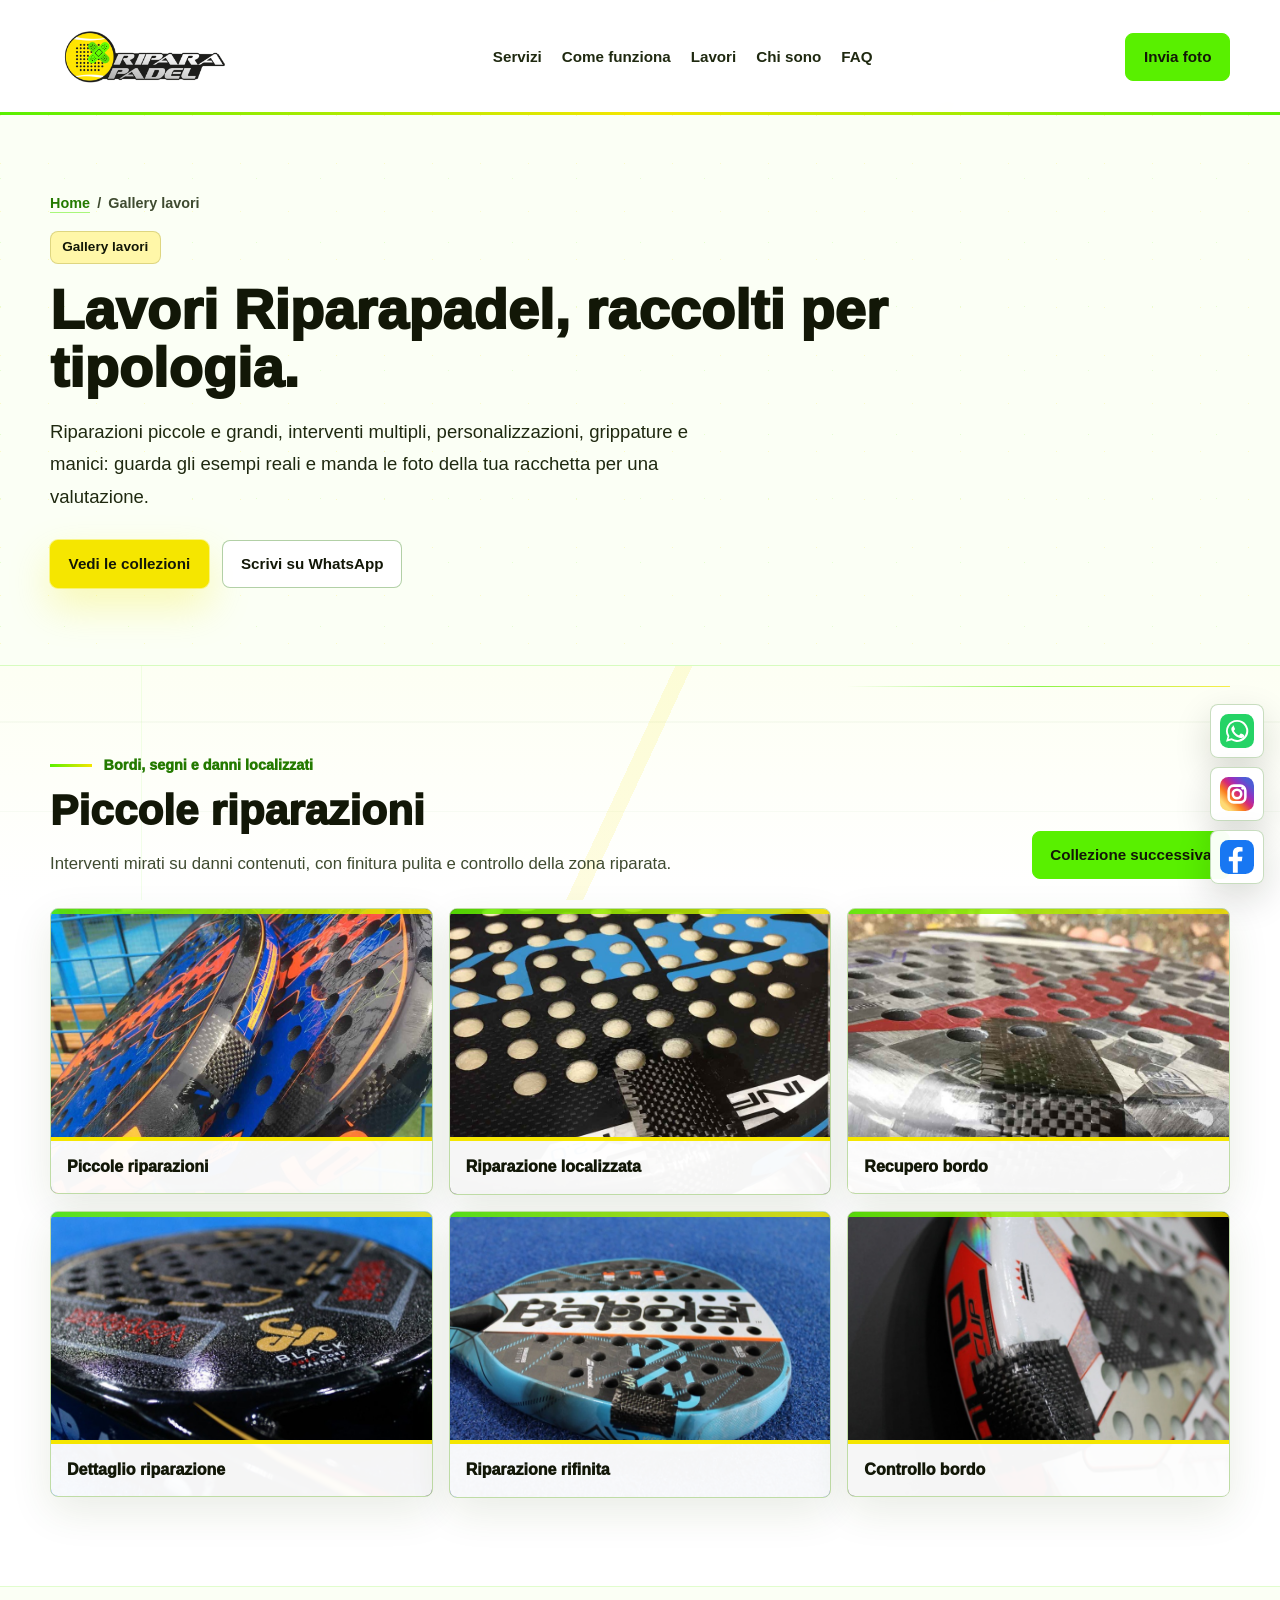
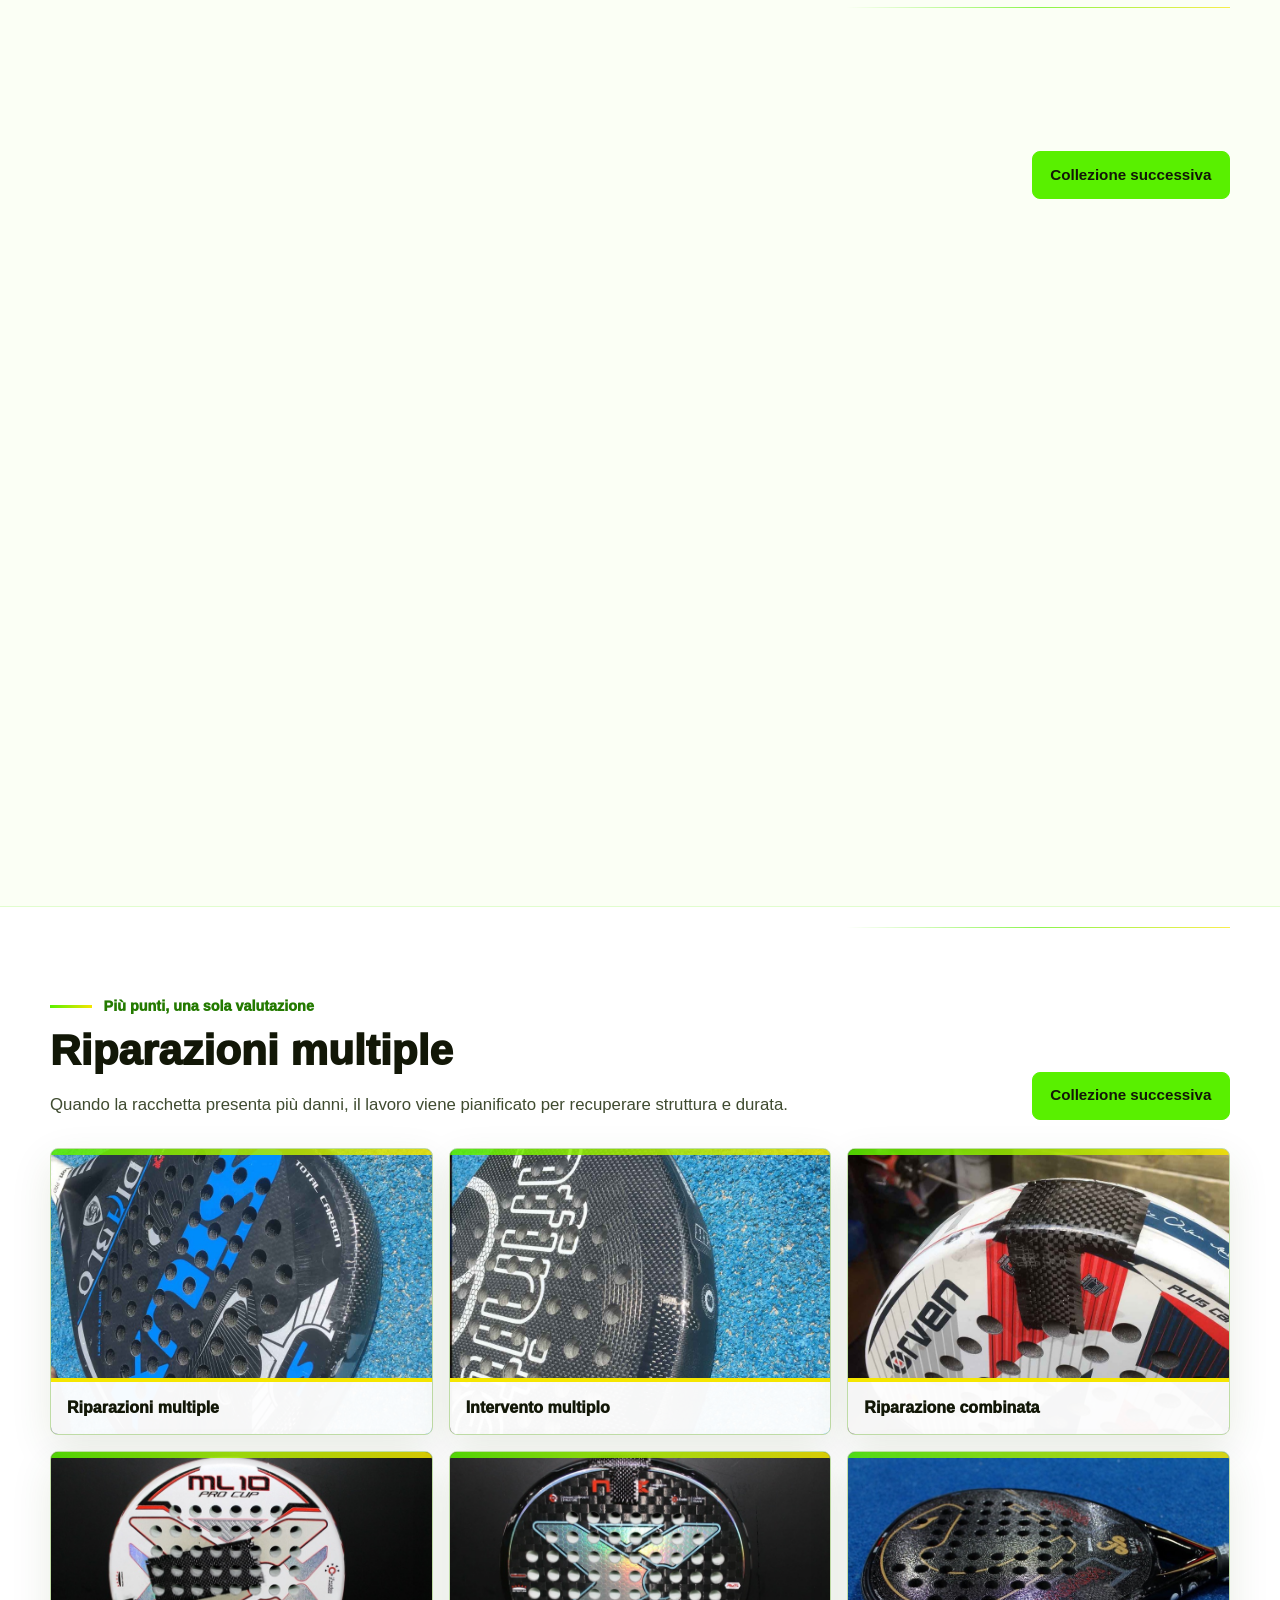
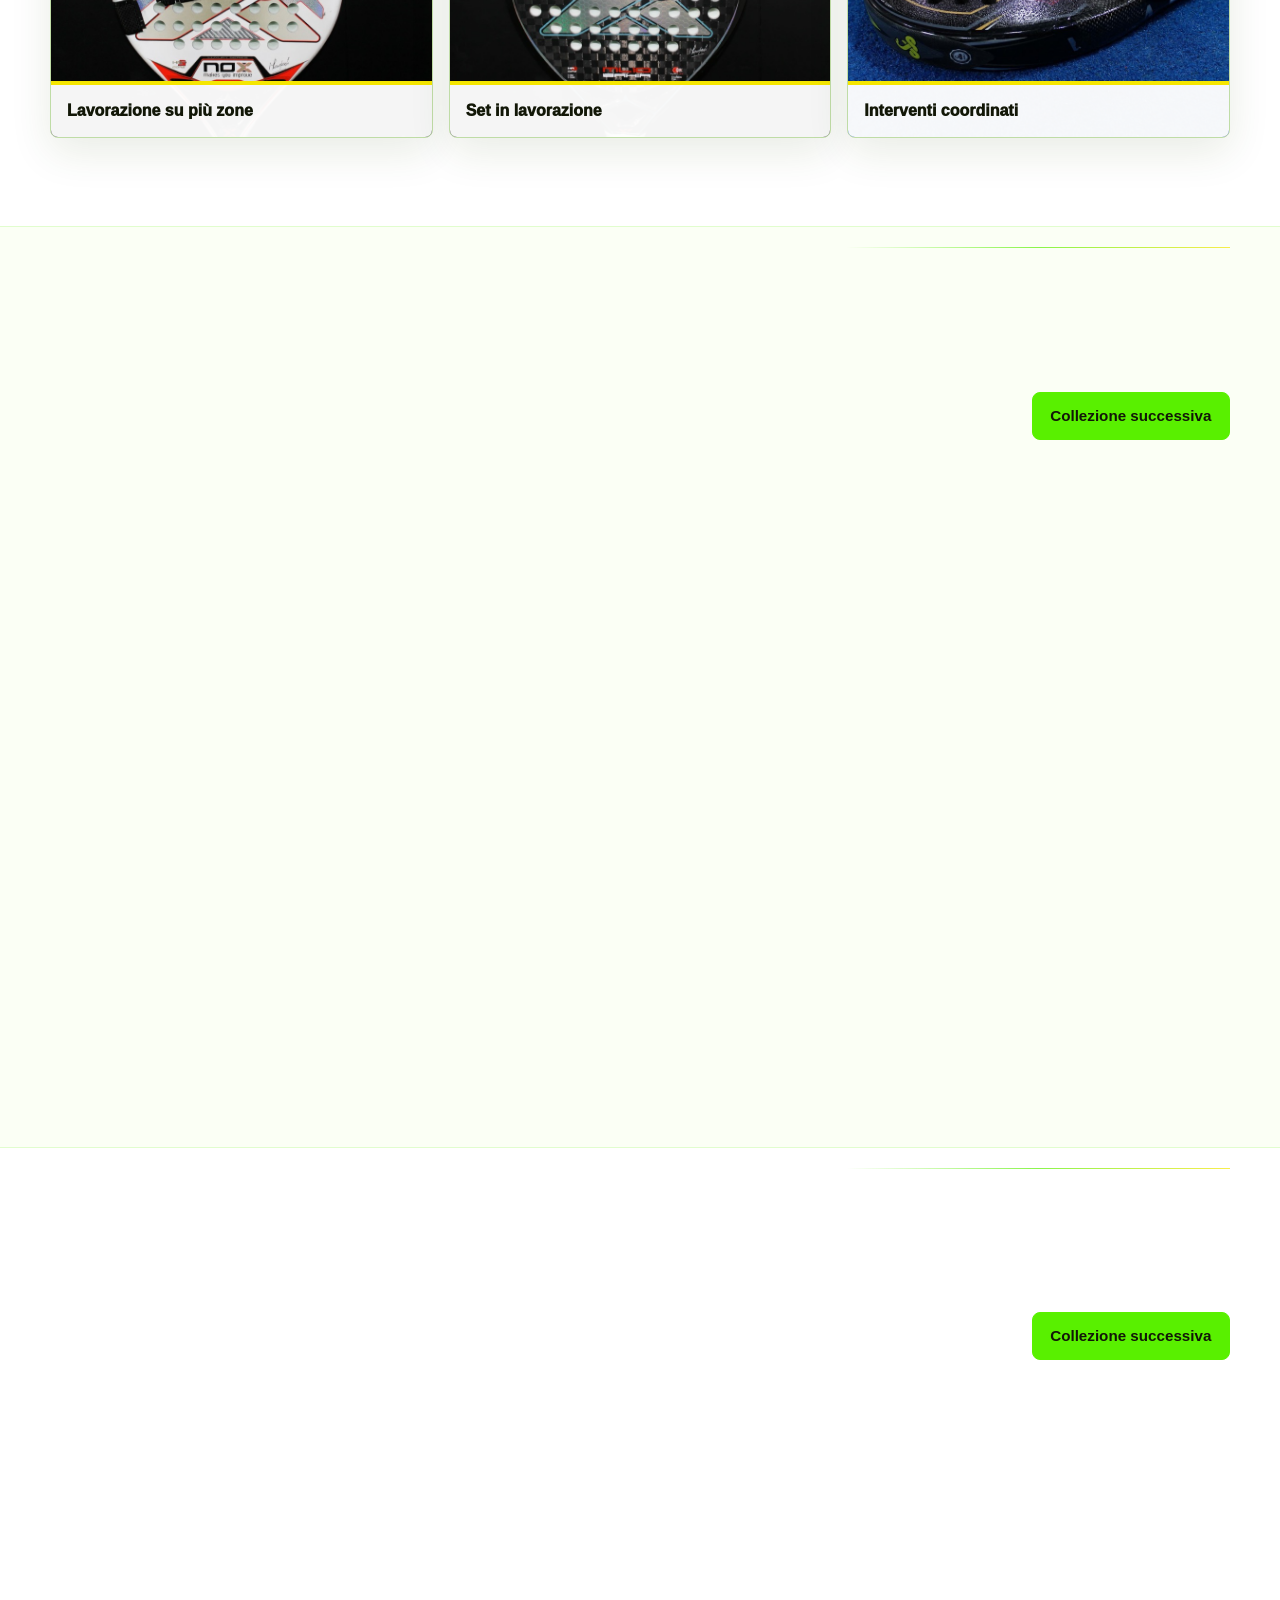
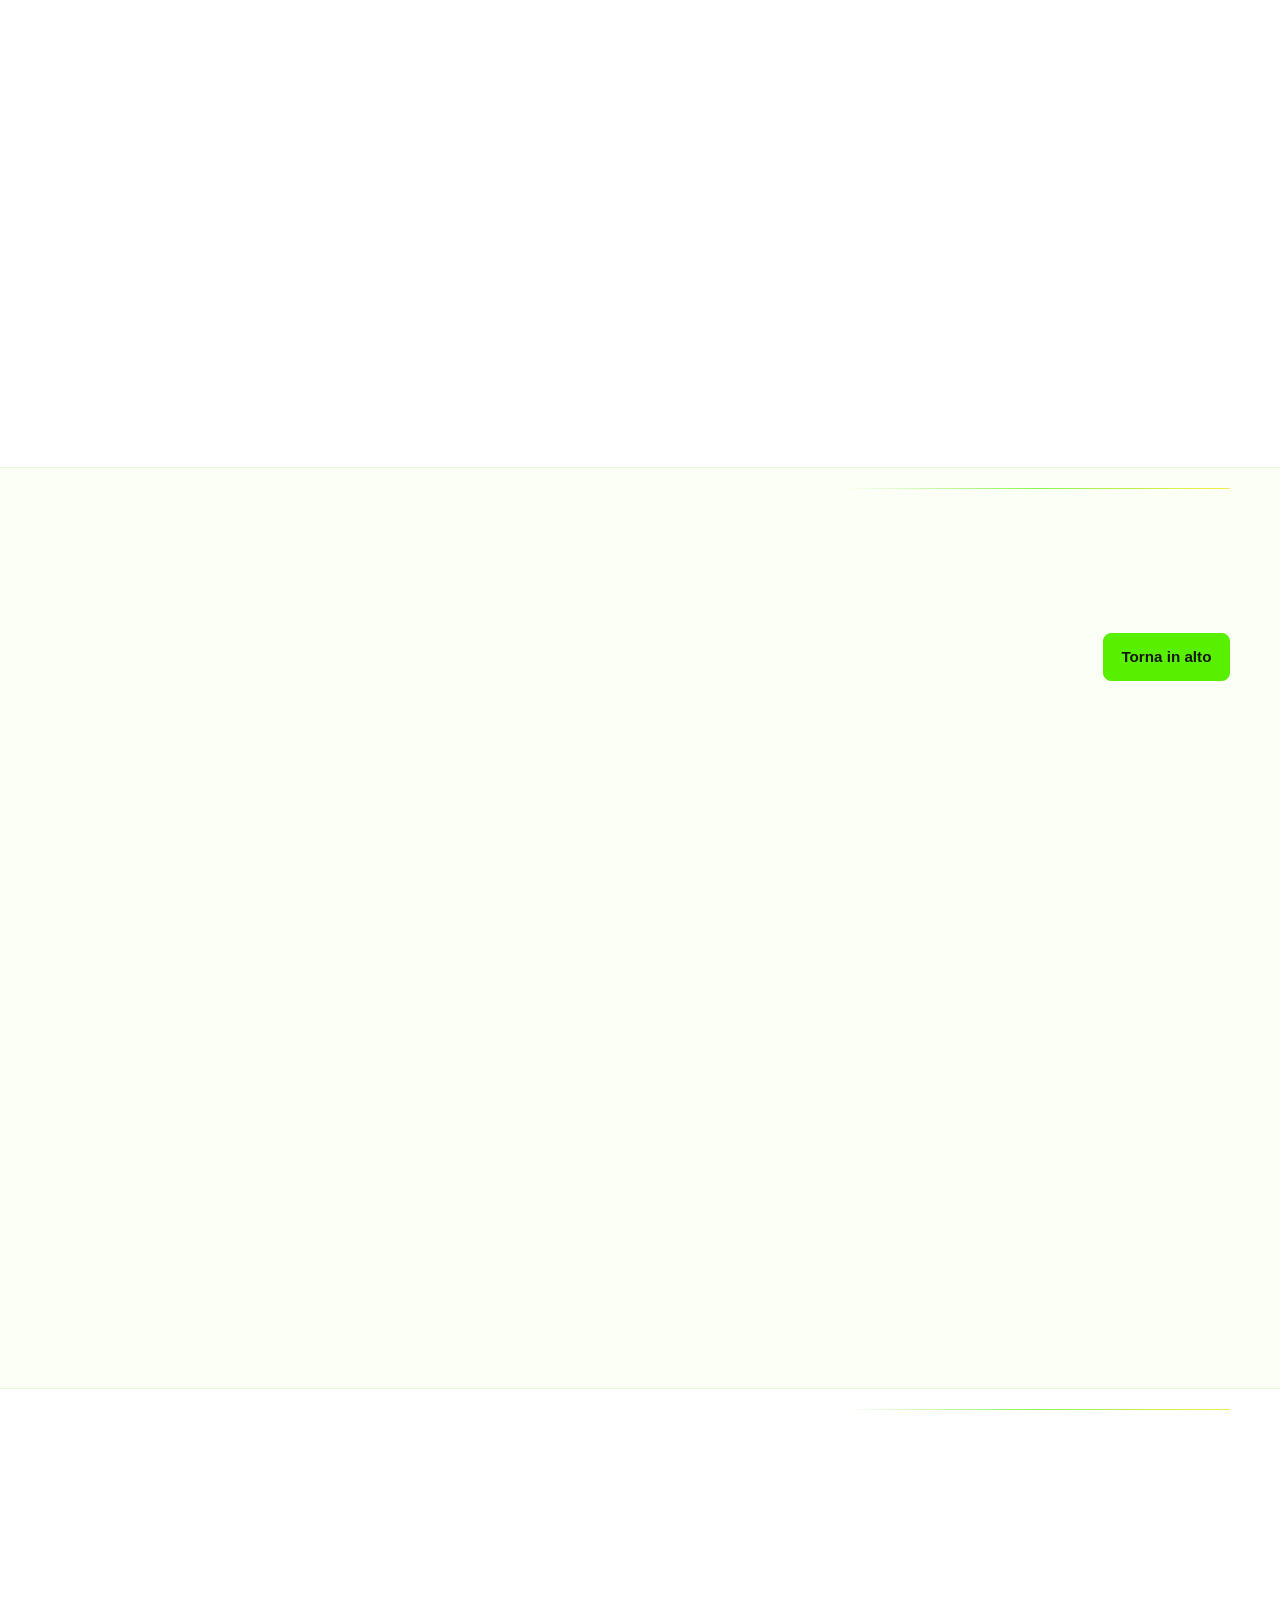
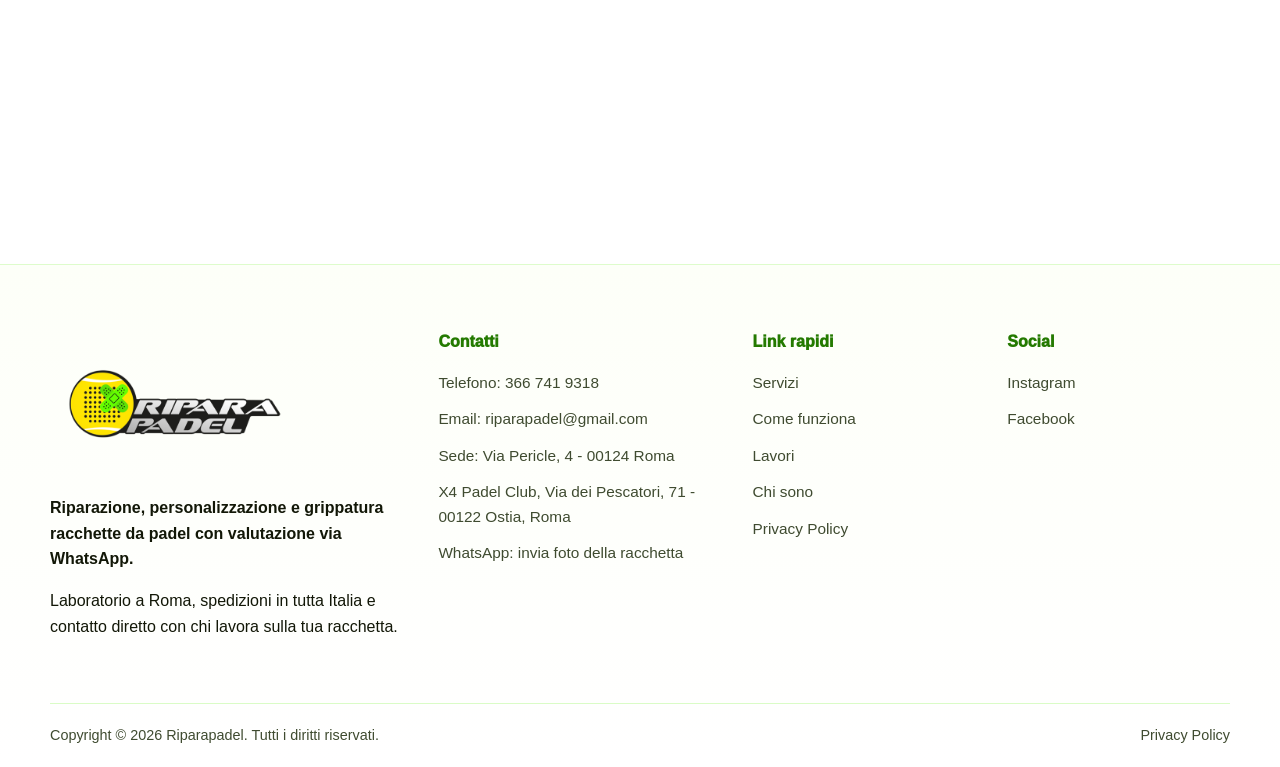
==== commit cce9ed0f: "Initial static Riparapadel site" ====
--- a/lavori.html
+++ b/lavori.html
@@ -319,6 +319,36 @@
       </div>
     </footer>
 
+    <nav class="floating-social" aria-label="Contatti rapidi">
+      <a
+        class="floating-social-link floating-whatsapp"
+        href="https://wa.me/393667419318?text=Ciao%20Riparapadel%2C%20vorrei%20una%20valutazione%20per%20la%20mia%20racchetta%20da%20padel.%20Posso%20inviare%20le%20foto%3F"
+        target="_blank"
+        rel="noreferrer"
+        aria-label="Scrivi a Riparapadel su WhatsApp"
+      >
+        <img src="assets/icons/whatsapp.svg" alt="" width="34" height="34" aria-hidden="true" />
+      </a>
+      <a
+        class="floating-social-link floating-instagram"
+        href="https://www.instagram.com/massi_padel/"
+        target="_blank"
+        rel="noreferrer"
+        aria-label="Apri Instagram Riparapadel"
+      >
+        <img src="assets/icons/instagram.svg" alt="" width="34" height="34" aria-hidden="true" />
+      </a>
+      <a
+        class="floating-social-link floating-facebook"
+        href="https://www.facebook.com/riparapadel/"
+        target="_blank"
+        rel="noreferrer"
+        aria-label="Apri Facebook Riparapadel"
+      >
+        <img src="assets/icons/facebook.svg" alt="" width="34" height="34" aria-hidden="true" />
+      </a>
+    </nav>
+
     <dialog class="lightbox" data-lightbox-dialog>
       <div class="lightbox-header">
         <strong data-lightbox-title>Lavoro Riparapadel</strong>
--- a/assets/styles/main.css
+++ b/assets/styles/main.css
@@ -996,6 +996,46 @@
   font-size: 0.9rem;
 }
 
+.floating-social {
+  position: fixed;
+  right: 1rem;
+  bottom: 1rem;
+  z-index: 45;
+  display: grid;
+  gap: 0.55rem;
+  pointer-events: none;
+}
+
+.floating-social-link {
+  display: flex;
+  width: 54px;
+  min-width: 54px;
+  min-height: 54px;
+  align-items: center;
+  justify-content: center;
+  border: 1px solid rgba(36, 122, 0, 0.25);
+  border-radius: 8px;
+  background: rgba(255, 255, 255, 0.96);
+  color: var(--text);
+  padding: 0.55rem;
+  box-shadow: 0 14px 36px rgba(18, 23, 7, 0.16);
+  pointer-events: auto;
+  transition: border-color 180ms ease, box-shadow 180ms ease, transform 180ms ease;
+}
+
+.floating-social-link img {
+  width: 34px;
+  height: 34px;
+  object-fit: contain;
+}
+
+.floating-social-link:hover,
+.floating-social-link:focus-visible {
+  border-color: var(--secondary);
+  box-shadow: 0 18px 44px rgba(53, 78, 21, 0.2);
+  transform: translateX(-2px);
+}
+
 .page-hero {
   position: relative;
   overflow: hidden;
@@ -1311,6 +1351,25 @@
     width: 100%;
   }
 
+  .floating-social {
+    right: 0.75rem;
+    bottom: 0.75rem;
+    display: flex;
+    gap: 0.45rem;
+  }
+
+  .floating-social-link {
+    min-width: 48px;
+    width: 48px;
+    min-height: 48px;
+    padding: 0.45rem;
+  }
+
+  .floating-social-link img {
+    width: 30px;
+    height: 30px;
+  }
+
   .step {
     grid-template-columns: 1fr;
   }
